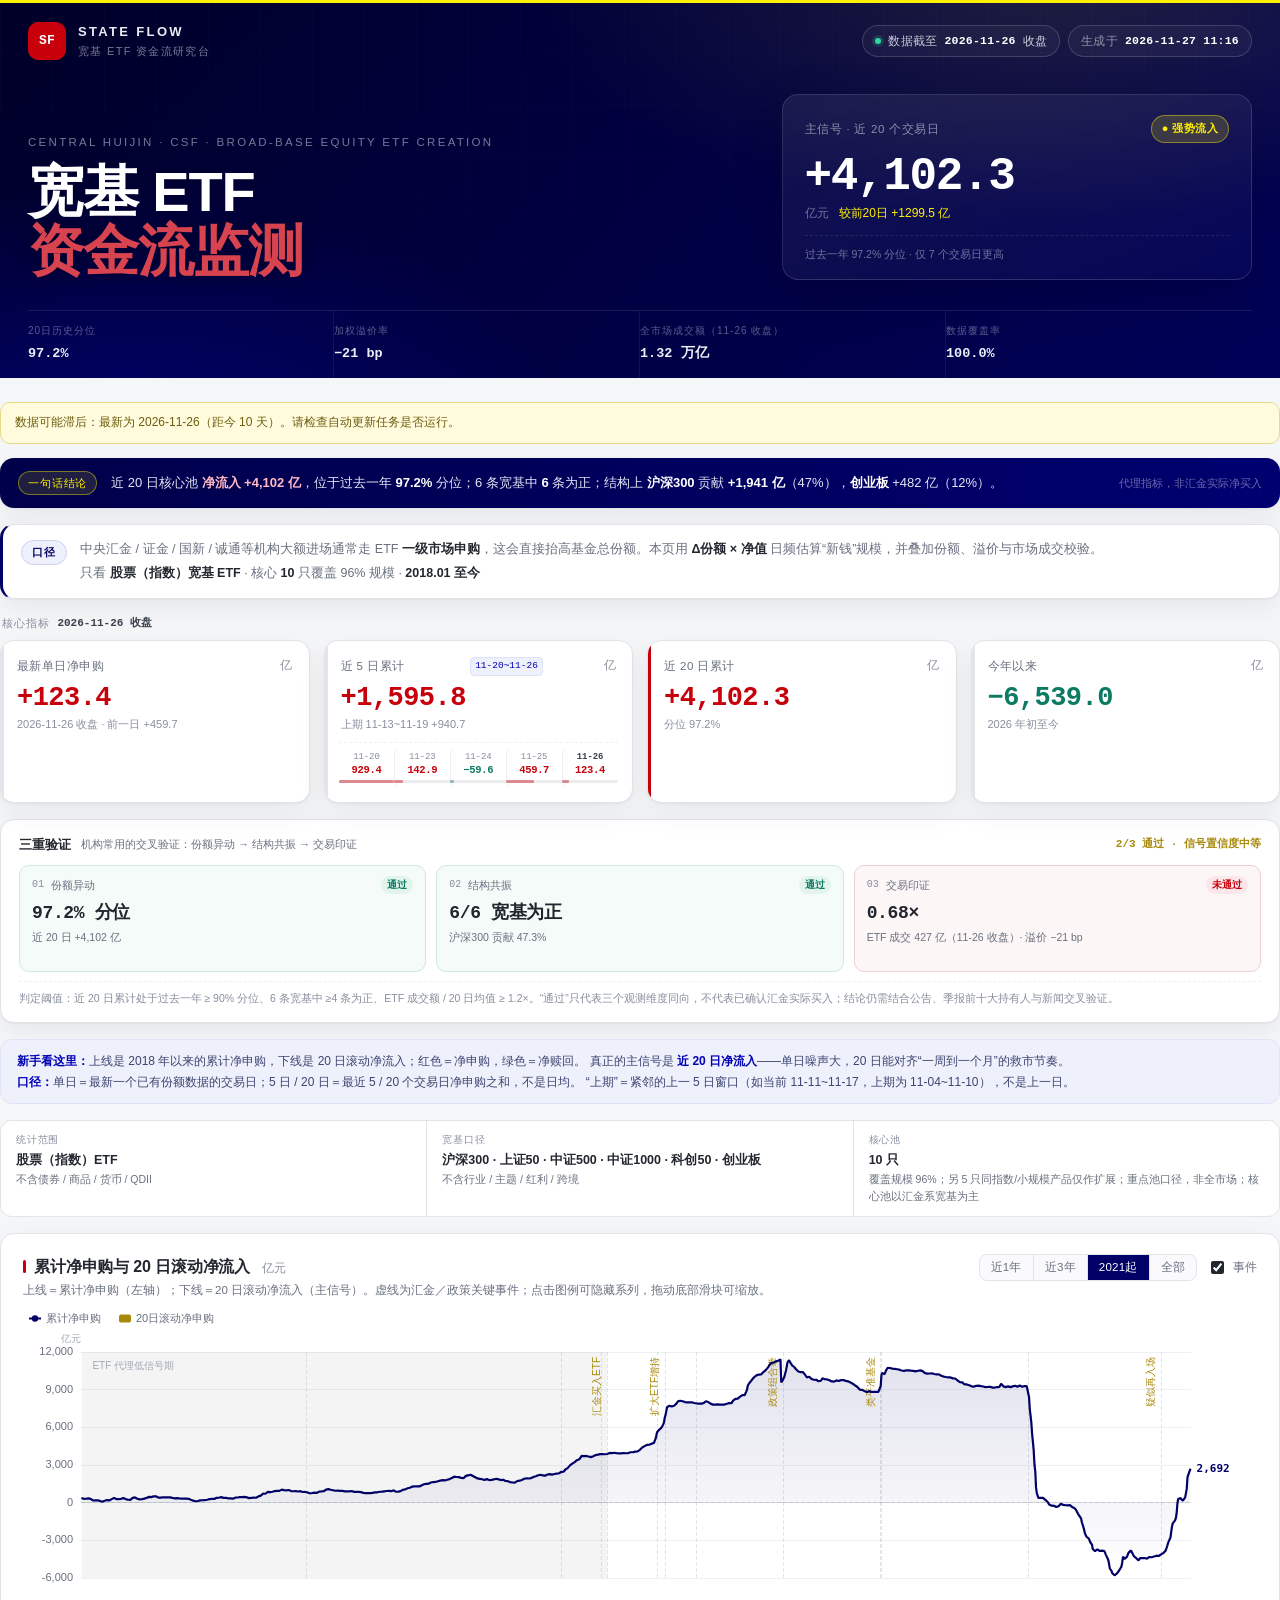
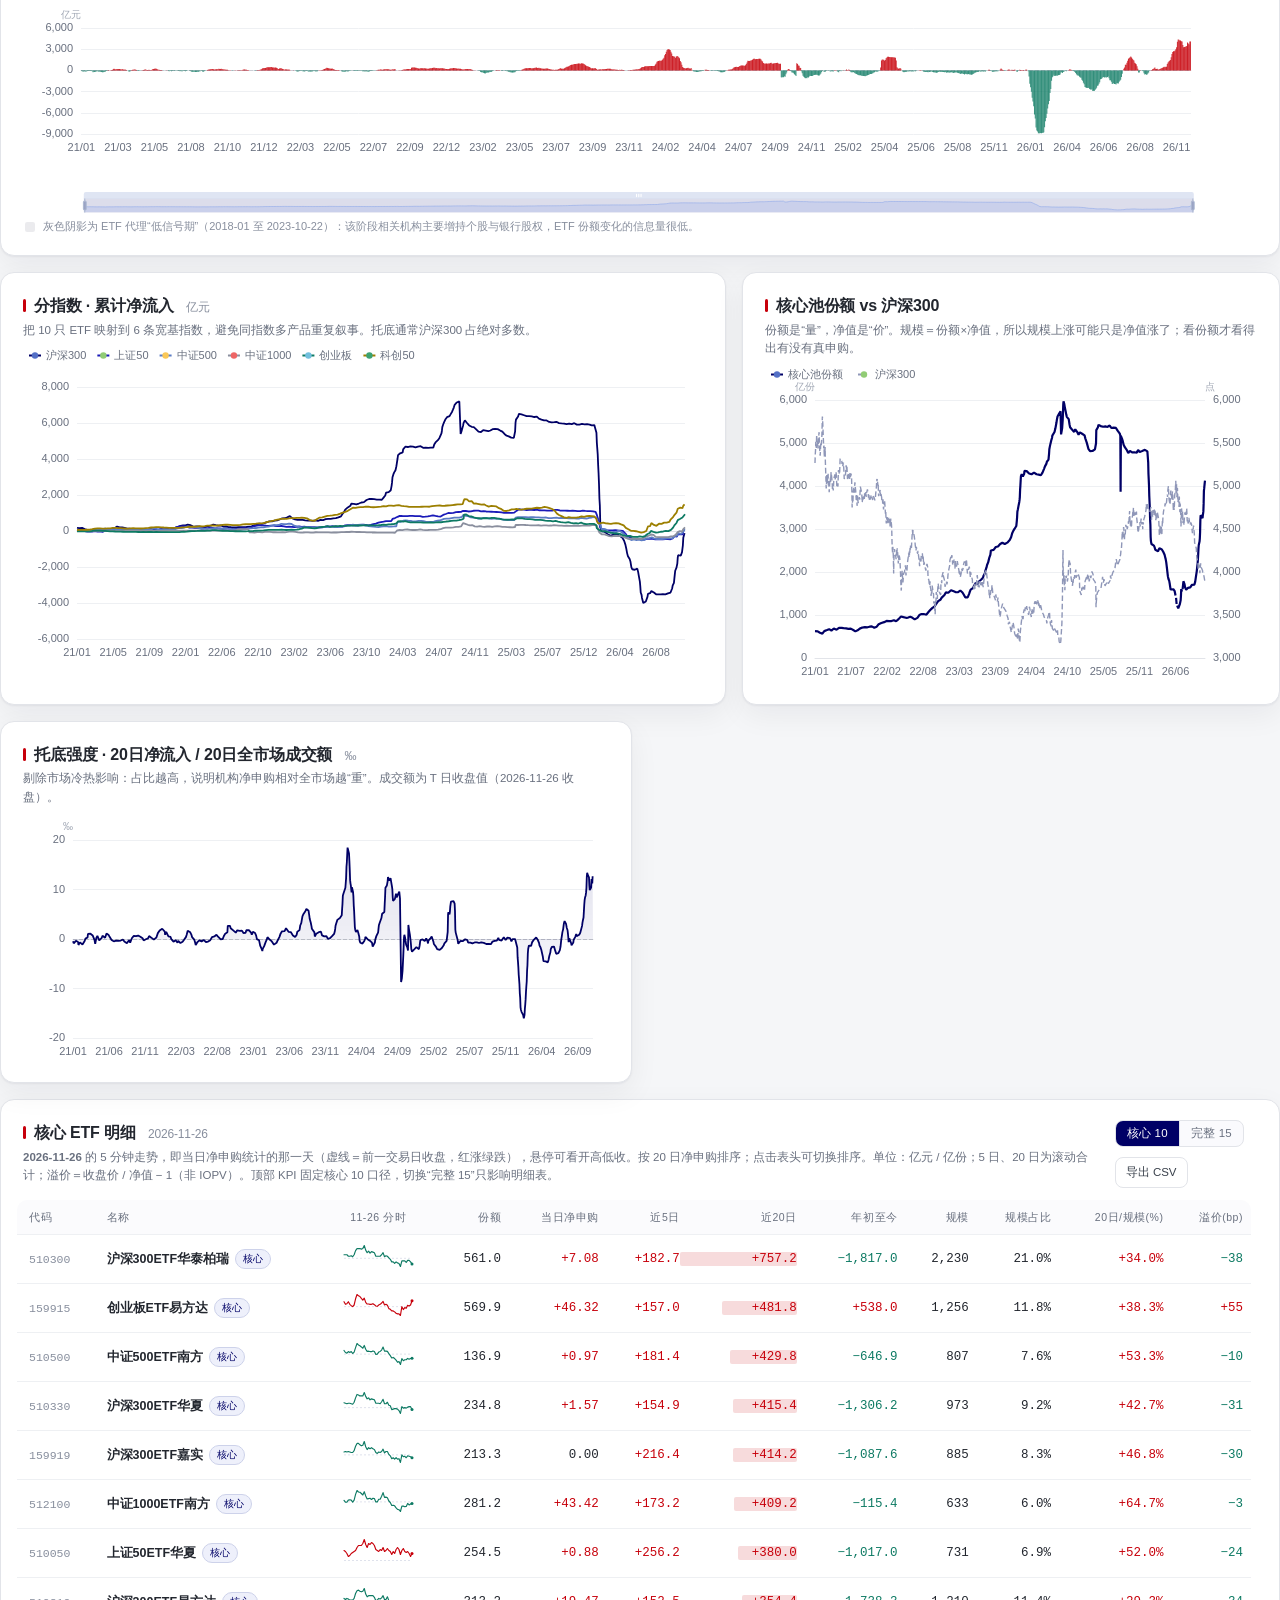
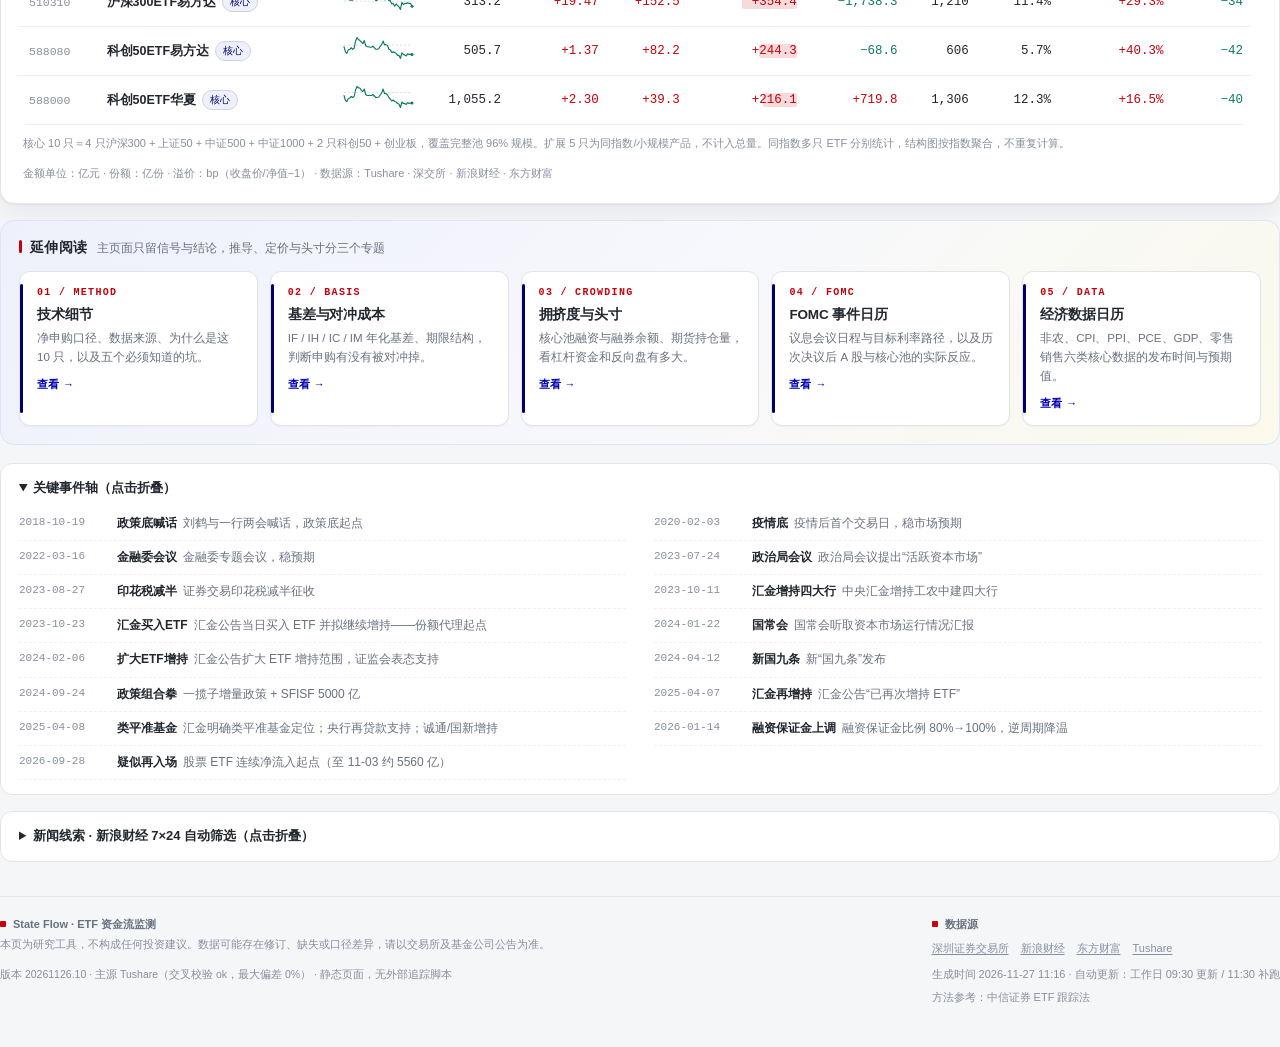
==== index.html @ 26d41d55 "feat: 新增「经济数据日历」子页，只保留六类核心数据 来源可得性实测（这决定了架构）： - BEA 官网 ✅ GDP / Personal Income and Outlays 日期 - Fore" ====
<!DOCTYPE html>
<html lang="zh-CN">
<head>
<meta charset="utf-8">
<meta name="viewport" content="width=device-width,initial-scale=1">
<title>ETF 资金流监测 · State Flow</title>
<meta name="description" content="只看股票（指数）宽基 ETF：用份额变动×净值，日频跟踪中央汇金/证金等机构资金借道 ETF 的净申购。核心 10 只覆盖 96% 规模，含历史、信号与结构。">
<meta name="theme-color" content="#000066">
<meta property="og:type" content="website">
<meta property="og:title" content="ETF 资金流监测 · State Flow">
<meta property="og:description" content="核心 10 只股票宽基 ETF，日频估算机构一级市场净申购；20 日滚动为主信号，附结构、溢价与历史分位。">
<meta property="og:url" content="https://zheqi-fan.github.io/etf-monitor/">
<meta property="og:site_name" content="State Flow">
<meta property="og:locale" content="zh_CN">
<meta property="og:image" content="https://zheqi-fan.github.io/etf-monitor/assets/preview.png">
<meta property="og:image:width" content="1200">
<meta property="og:image:height" content="630">
<meta name="twitter:card" content="summary_large_image">
<meta name="twitter:title" content="ETF 资金流监测 · State Flow">
<meta name="twitter:description" content="核心 10 只股票宽基 ETF，日频估算机构一级市场净申购；20 日滚动为主信号，附结构、溢价与历史分位。">
<meta name="twitter:image" content="https://zheqi-fan.github.io/etf-monitor/assets/preview.png">
<link rel="icon" href="assets/favicon.svg" type="image/svg+xml">
<link rel="stylesheet" href="assets/style.css">
</head>
<body>
<a class="skip" href="#main">跳到主要内容</a>
<div class="app">

<header class="hero">
  <div class="wrap">
    <div class="hero-top">
      <div class="brand">
        <span class="brand-mark">SF</span>
        <div><b>STATE FLOW</b><small>宽基 ETF 资金流研究台</small></div>
      </div>
      <div class="hero-meta">
        <span class="pill"><i class="dot"></i>数据截至 <b id="asof">—</b> 收盘</span>
        <span class="pill ghost">生成于 <b id="generated">—</b></span>
      </div>
    </div>

    <div class="hero-main">
      <div class="hero-copy">
        <p class="eyebrow">Central Huijin · CSF · Broad-base Equity ETF Creation</p>
        <h1>宽基 ETF<br><em>资金流监测</em></h1>
      </div>

      <aside class="signal-card">
        <div class="signal-head">
          <span>主信号 · 近 20 个交易日</span>
          <span id="signalBadge" class="badge">—</span>
        </div>
        <div class="signal-value" id="sig20">—</div>
        <div class="signal-sub">亿元 <span id="sigDelta"></span></div>
        <div class="signal-foot">
          <span id="sigRank" title="">历史分位 —</span>
        </div>
      </aside>
    </div>

    <div class="ticker">
      <div><label>20日历史分位</label><b id="tRank">—</b></div>
      <div><label>加权溢价率</label><b id="tPrem">—</b></div>
      <div><label>全市场成交额（<span id="turnDate">—</span>）</label><b id="tTurn">—</b></div>
      <div><label>数据覆盖率</label><b id="tCover">—</b></div>
    </div>
  </div>
</header>

<main class="wrap container" id="main">

  <div id="staleBanner" class="stale" role="status" hidden></div>

  <section class="takeaway" aria-labelledby="takeawayLabel">
    <span class="takeaway-label" id="takeawayLabel">一句话结论</span>
    <p id="takeawayText">加载中…</p>
    <span class="takeaway-note">代理指标，非汇金实际净买入</span>
  </section>

  <section class="brief" aria-label="指标说明">
    <span class="brief-label">口径</span>
    <p class="brief-text">
      中央汇金 / 证金 / 国新 / 诚通等机构大额进场通常走 ETF <b>一级市场申购</b>，这会直接抬高基金总份额。本页用
      <b>Δ份额 × 净值</b> 日频估算“新钱”规模，并叠加份额、溢价与市场成交校验。<br>
      只看 <b>股票（指数）宽基 ETF</b> · 核心 <b id="coverCount">10</b> 只覆盖 96% 规模 · <b id="rangeText">2018-01 至今</b>
    </p>
  </section>

  <div class="kpi-caption"><span>核心指标</span><b id="kpiDate">—</b></div>
  <section class="kpis" id="kpis" aria-label="核心指标"></section>

  <section class="verify" aria-label="三重验证">
    <div class="verify-head">
      <b>三重验证</b>
      <span>机构常用的交叉验证：份额异动 → 结构共振 → 交易印证</span>
      <em id="verifySummary">—</em>
    </div>
    <div class="verify-grid">
      <div class="vcard" id="vcard1">
        <div class="vtop"><span class="vnum">01</span><span>份额异动</span><em id="v1status">—</em></div>
        <strong id="v1">—</strong>
        <p id="v1s">—</p>
      </div>
      <div class="vcard" id="vcard2">
        <div class="vtop"><span class="vnum">02</span><span>结构共振</span><em id="v2status">—</em></div>
        <strong id="v2">—</strong>
        <p id="v2s">—</p>
      </div>
      <div class="vcard" id="vcard3">
        <div class="vtop"><span class="vnum">03</span><span>交易印证</span><em id="v3status">—</em></div>
        <strong id="v3">—</strong>
        <p id="v3s">—</p>
      </div>
    </div>
    <div class="verify-note">判定阈值：近 20 日累计处于过去一年 ≥ 90% 分位、6 条宽基中 ≥4 条为正、ETF 成交额 / 20 日均值 ≥ 1.2×。“通过”只代表三个观测维度同向，不代表已确认汇金实际买入；结论仍需结合公告、季报前十大持有人与新闻交叉验证。</div>
  </section>

  <div class="tip">
    <b>新手看这里：</b>上线是 2018 年以来的累计净申购，下线是 20 日滚动净流入；红色＝净申购，绿色＝净赎回。
    真正的主信号是 <b>近 20 日净流入</b>——单日噪声大，20 日能对齐“一周到一个月”的救市节奏。
    <br><b>口径：</b>单日＝最新一个已有份额数据的交易日；5 日 / 20 日＝最近 5 / 20 个交易日净申购之和，不是日均。
    “上期”＝紧邻的上一 5 日窗口（如当前 11-11~11-17，上期为 11-04~11-10），不是上一日。
  </div>

  <div class="scope" aria-label="统计范围">
    <div><b>统计范围</b><span>股票（指数）ETF</span><em>不含债券 / 商品 / 货币 / QDII</em></div>
    <div><b>宽基口径</b><span>沪深300 · 上证50 · 中证500 · 中证1000 · 科创50 · 创业板</span><em>不含行业 / 主题 / 红利 / 跨境</em></div>
    <div><b>核心池</b><span>10 只</span><em>覆盖规模 96%；另 5 只同指数/小规模产品仅作扩展；重点池口径，非全市场；核心池以汇金系宽基为主</em></div>
  </div>

  <section class="panel">
    <div class="panel-head">
      <div>
        <h2>累计净申购与 20 日滚动净流入 <span>亿元</span></h2>
        <p class="desc">上线＝累计净申购（左轴）；下线＝20 日滚动净流入（主信号）。虚线为汇金／政策关键事件；点击图例可隐藏系列，拖动底部滑块可缩放。</p>
      </div>
      <div class="controls">
        <div class="seg" id="rangeSeg">
          <button data-r="1y">近1年</button>
          <button data-r="3y">近3年</button>
          <button data-r="2021" class="on">2021起</button>
          <button data-r="all">全部</button>
        </div>
        <label class="switch"><input type="checkbox" id="evtToggle" checked>事件</label>
      </div>
    </div>
    <div id="chartMain" class="chart tall" role="img" aria-label="累计净申购与20日滚动净流入组合图，红色为净申购，绿色为净赎回"></div>
    <div class="chart-note"><i></i>灰色阴影为 ETF 代理“低信号期”（2018-01 至 2023-10-22）：该阶段相关机构主要增持个股与银行股权，ETF 份额变化的信息量很低。</div>
  </section>

  <div class="grid-2">
    <section class="panel">
      <div class="panel-head">
        <div><h2>分指数 · 累计净流入 <span>亿元</span></h2>
        <p class="desc">把 10 只 ETF 映射到 6 条宽基指数，避免同指数多产品重复叙事。托底通常沪深300 占绝对多数。</p></div>
      </div>
      <div id="chartFamily" class="chart" role="img" aria-label="六大宽基指数累计净流入折线图"></div>
    </section>

    <section class="panel">
      <div class="panel-head">
        <div><h2>核心池份额 vs 沪深300</h2>
        <p class="desc">份额是“量”，净值是“价”。规模＝份额×净值，所以规模上涨可能只是净值涨了；看份额才看得出有没有真申购。</p></div>
      </div>
      <div id="chartShares" class="chart" role="img" aria-label="核心池总份额与沪深300指数走势对比图"></div>
    </section>
  </div>

  <div class="grid-2 equal">
    <section class="panel">
      <div class="panel-head">
        <div><h2>托底强度 · 20日净流入 / 20日全市场成交额 <span>‰</span></h2>
        <p class="desc">剔除市场冷热影响：占比越高，说明机构净申购相对全市场越“重”。成交额为 T 日收盘值（<span id="ratioDate">—</span>）。</p></div>
      </div>
      <div id="chartRatio" class="chart short" role="img" aria-label="20日净流入占20日累计成交额比例的折线图"></div>
    </section>
  </div>

  <section class="panel table-panel">
    <div class="panel-head">
      <div>
        <h2>核心 ETF 明细 <span id="tblDate"></span></h2>
        <p class="desc"><b id="sparkDescDate">—</b> 的 5 分钟走势，即当日净申购统计的那一天（虚线＝前一交易日收盘，红涨绿跌），悬停可看开高低收。按 20 日净申购排序；点击表头可切换排序。单位：亿元 / 亿份；5 日、20 日为滚动合计；溢价＝收盘价 / 净值 − 1（非 IOPV）。顶部 KPI 固定核心 10 口径，切换“完整 15”只影响明细表。</p>
      </div>
      <div class="controls">
        <div class="seg" id="tierSeg" aria-label="选择口径">
          <button data-t="core" class="on">核心 10</button>
          <button data-t="all">完整 15</button>
        </div>
        <a class="btn" href="data/etf_latest.csv" download>导出 CSV</a>
      </div>
    </div>
    <div class="table-wrap" tabindex="0" aria-label="ETF 明细表，可左右滚动">
      <table id="etfTable">
        <thead><tr>
          <th data-k="code">代码</th>
          <th data-k="name">名称</th>
          <th class="col-spark" id="sparkTh">分时</th>
          <th data-k="shares_last">份额</th>
          <th data-k="flow_last">当日净申购</th>
          <th data-k="flow5">近5日</th>
          <th data-k="flow20">近20日</th>
          <th data-k="flow_ytd">年初至今</th>
          <th data-k="aum_last">规模</th>
          <th data-k="weight">规模占比</th>
          <th data-k="f20pct">20日/规模(%)</th>
          <th data-k="premium_last">溢价(bp)</th>
        </tr></thead>
        <tbody></tbody>
      </table>
    </div>
    <div class="mobile-hint">左右滑动查看完整表格</div>
    <div class="tbl-foot">
      <span>核心 10 只＝4 只沪深300 + 上证50 + 中证500 + 中证1000 + 2 只科创50 + 创业板，覆盖完整池 96% 规模。扩展 5 只为同指数/小规模产品，不计入总量。同指数多只 ETF 分别统计，结构图按指数聚合，不重复计算。</span>
      <span>金额单位：亿元 · 份额：亿份 · 溢价：bp（收盘价/净值−1） · 数据源：Tushare · 深交所 · 新浪财经 · 东方财富</span>
    </div>
  </section>

  <section class="subnav" aria-label="延伸阅读">
    <div class="subnav-head">
      <b>延伸阅读</b>
      <span>主页面只留信号与结论，推导、定价与头寸分三个专题</span>
    </div>
    <div class="subnav-grid">
      <a class="subnav-card" href="method.html">
        <span class="sn-num">01 / METHOD</span>
        <b>技术细节</b>
        <p>净申购口径、数据来源、为什么是这 10 只，以及五个必须知道的坑。</p>
        <span class="sn-go">查看 <i>&#8594;</i></span>
      </a>
      <a class="subnav-card" href="basis.html">
        <span class="sn-num">02 / BASIS</span>
        <b>基差与对冲成本</b>
        <p>IF / IH / IC / IM 年化基差、期限结构，判断申购有没有被对冲掉。</p>
        <span class="sn-go">查看 <i>&#8594;</i></span>
      </a>
      <a class="subnav-card" href="crowding.html">
        <span class="sn-num">03 / CROWDING</span>
        <b>拥挤度与头寸</b>
        <p>核心池融资与融券余额、期货持仓量，看杠杆资金和反向盘有多大。</p>
        <span class="sn-go">查看 <i>&#8594;</i></span>
      </a>
      <a class="subnav-card" href="fomc.html">
        <span class="sn-num">04 / FOMC</span>
        <b>FOMC 事件日历</b>
        <p>议息会议日程与目标利率路径，以及历次决议后 A 股与核心池的实际反应。</p>
        <span class="sn-go">查看 <i>&#8594;</i></span>
      </a>
      <a class="subnav-card" href="econ.html">
        <span class="sn-num">05 / DATA</span>
        <b>经济数据日历</b>
        <p>非农、CPI、PPI、PCE、GDP、零售销售六类核心数据的发布时间与预期值。</p>
        <span class="sn-go">查看 <i>&#8594;</i></span>
      </a>
    </div>
  </section>

  <section class="events-wrap">
    <details class="events" open>
      <summary>关键事件轴（点击折叠）</summary>
      <div class="evt-list" id="evtList"></div>
    </details>

    <details class="events">
      <summary>新闻线索 · 新浪财经 7×24 自动筛选（点击折叠）</summary>
      <div class="evt-list" id="newsList"></div>
      <p class="evt-note">按相关性打分筛选：<em class="ntag t0">汇金/证金/大额机构</em><em class="ntag t1">核心池/宽基ETF/申赎</em><em class="ntag t2">货币宽松/监管</em>；无关条目直接丢弃。仅作线索参考，未核实为官方事件。</p>
    </details>
  </section>

  <footer>
    <div>
      <b>State Flow · ETF 资金流监测</b><br>
      本页为研究工具，不构成任何投资建议。数据可能存在修订、缺失或口径差异，请以交易所及基金公司公告为准。
      <div class="build">版本 <span id="version">—</span> · 主源 <span id="dataline">Tushare</span> · 静态页面，无外部追踪脚本</div>
    </div>
    <div>
      <b>数据源</b>
      <div class="srcline">
        <a href="https://www.szse.cn/market/fund/volume/etf/" target="_blank" rel="noopener">深圳证券交易所</a>
        <a href="https://finance.sina.com.cn/" target="_blank" rel="noopener">新浪财经</a>
        <a href="https://quote.eastmoney.com/" target="_blank" rel="noopener">东方财富</a>
        <a href="https://tushare.pro/" target="_blank" rel="noopener">Tushare</a>
      </div>
      <div style="margin-top:6px">生成时间 <span id="footTime">—</span> · 自动更新：工作日 09:30 更新 / 11:30 补跑</div>
      <div class="upd-warn" id="updWarn" hidden></div>
      <div style="margin-top:4px">方法参考：<a href="https://finance.sina.com.cn/roll/2025-04-25/doc-ineuirkc2835823.shtml" target="_blank" rel="noopener">中信证券 ETF 跟踪法</a></div>
    </div>
  </footer>

</main>
</div>

<noscript><div style="padding:24px;font:14px sans-serif">需要启用 JavaScript 才能显示图表；数据明细可直接查看 <a href="data/etf_latest.csv">etf_latest.csv</a>。</div></noscript>

<script src="assets/echarts.min.js"></script>
<script src="data/dashboard_data.js"></script>
<script src="data/status.js"></script>
<script src="assets/app.js"></script>
</body>
</html>
---- assets/style.css ----
/* ============================================================
   ETF 资金流监测  ·  State Flow
   ============================================================ */
:root{
  /* CITIC CLSA 色系：主色深蓝 #000066、强调黄 #fff100、辅助亮蓝 #0202b5、中性灰 #f8f8f8 / #32373c；
     品牌红 #c7000b 取自中信证券 #b61c22，仅用于品牌点缀与涨跌语义，不做装饰性大面积铺色。 */
  --bg:#f5f6f8;
  --panel:#ffffff;
  --ink:#22262e;
  --ink-2:#39404b;
  --muted:#69707f;
  --faint:#878e9d;
  --line:#e2e4e9;
  --line-2:#eef0f3;
  --navy:#000066;
  --navy-2:#00004d;
  --navy-3:#00007d;
  --blue:#0202b5;
  --blue-2:#3a3ad0;
  --blue-soft:#eef0fb;
  --blue-soft-2:#dfe3f7;
  --yellow:#fff100;
  --amber:#8a6f08;
  --amber-soft:#fffbdc;
  /* --red 为浅底正文用（中信红 #C7000B）；--red-2 = 0.8×#db5560 + 0.2×#c7000b，深色面上的提亮版 */
  --red:#c7000b;
  --red-2:#d7444f;
  --red-soft:#fcf0f1;
  --green:#0d7a63;
  --green-soft:#eef7f4;
  --gold:#8a6f08;
  --radius:14px;
  --shadow:0 1px 2px rgba(0,6,40,.05),0 10px 30px rgba(0,6,40,.06);
  --mono:"SF Mono","DIN Alternate","Roboto Mono",ui-monospace,Menlo,monospace;
}
*{box-sizing:border-box}
html{scroll-behavior:smooth}
body{
  margin:0;background:var(--bg);color:var(--ink);
  font-family:-apple-system,BlinkMacSystemFont,"PingFang SC","Hiragino Sans GB","Microsoft YaHei",sans-serif;
  font-size:14px;line-height:1.6;-webkit-font-smoothing:antialiased;
}
a{color:inherit;text-decoration:none}
.wrap{max-width:1320px;margin:0 auto;padding:0 28px}
.mono{font-family:var(--mono);font-variant-numeric:tabular-nums}
.pos{color:var(--red)}
.neg{color:var(--green)}
.muted{color:var(--muted)}

/* ---------- hero ---------- */
.hero{
  position:relative;overflow:hidden;color:#e9ecf5;box-shadow:inset 0 3px 0 var(--yellow);
  background:
    radial-gradient(900px 420px at 84% -8%,rgba(255,241,0,.13),transparent 62%),
    radial-gradient(760px 420px at 8% 118%,rgba(2,2,181,.42),transparent 62%),
    linear-gradient(135deg,#000028 0%,#000042 52%,#000058 100%);
}
.hero:before{
  content:"";position:absolute;inset:0;pointer-events:none;opacity:.5;
  background-image:linear-gradient(rgba(255,255,255,.035) 1px,transparent 1px),
                   linear-gradient(90deg,rgba(255,255,255,.035) 1px,transparent 1px);
  background-size:52px 52px;
  mask-image:linear-gradient(to bottom,rgba(0,0,0,.9),transparent 92%);
}
.hero-top{position:relative;display:flex;align-items:center;justify-content:space-between;padding:22px 0 0}
.brand{display:flex;align-items:center;gap:12px;letter-spacing:.06em}
.brand-mark{
  width:38px;height:38px;border:1px solid var(--red);border-radius:10px;
  display:grid;place-items:center;font-family:var(--mono);font-size:13px;font-weight:700;
  background:var(--red);color:#fff;letter-spacing:.02em;
}
.brand b{font-size:13px;font-weight:700;display:block;letter-spacing:.18em}
.brand small{display:block;color:rgba(234,240,246,.5);font-size:11px;letter-spacing:.12em}
.hero-meta{display:flex;gap:8px;flex-wrap:wrap}
.pill{
  display:inline-flex;align-items:center;gap:7px;border:1px solid rgba(255,255,255,.16);
  border-radius:999px;padding:6px 12px;font-size:11.5px;color:rgba(234,240,246,.82);
  background:rgba(255,255,255,.04);letter-spacing:.02em;
}
.pill b{font-family:var(--mono);font-weight:600;color:#fff}
.pill.ghost{color:rgba(234,240,246,.55)}
.dot{width:6px;height:6px;border-radius:50%;background:#2fd6a0;box-shadow:0 0 0 3px rgba(47,214,160,.16)}
.hero-main{position:relative;display:grid;grid-template-columns:1.35fr .9fr;gap:48px;align-items:end;padding:34px 0 30px}
.eyebrow{font-size:11.5px;letter-spacing:.2em;color:rgba(234,240,246,.5);text-transform:uppercase;margin:0 0 12px}
h1{
  margin:0;font-size:56px;line-height:1.04;font-weight:800;letter-spacing:-.02em;color:#fff;
}
h1 em{font-style:normal;color:var(--red-2);text-shadow:0 2px 18px rgba(0,0,0,.35)}
.lede{color:rgba(234,240,246,.62);max-width:560px;margin:18px 0 0;font-size:13.5px;line-height:1.8}
.lede b{color:#fff;font-weight:600}
.signal-card{
  border:1px solid rgba(255,255,255,.13);border-radius:16px;padding:20px 22px 16px;
  background:linear-gradient(160deg,rgba(255,255,255,.075),rgba(255,255,255,.025));
  backdrop-filter:blur(6px);box-shadow:0 18px 50px rgba(0,0,0,.18);
}
.signal-head{display:flex;justify-content:space-between;align-items:center;font-size:11.5px;color:rgba(234,240,246,.55);letter-spacing:.06em}
.badge{
  display:inline-flex;align-items:center;gap:6px;border-radius:999px;padding:4px 10px;
  font-size:11px;font-weight:600;letter-spacing:.04em;
  background:rgba(255,255,255,.08);color:#eaf0f6;border:1px solid rgba(255,255,255,.12);
}
.badge.hot{background:rgba(255,241,0,.16);border-color:rgba(255,241,0,.42);color:#fff100}
.badge.warm{background:rgba(2,2,181,.24);border-color:rgba(2,2,181,.5);color:#c9cdff}
.badge.cold{background:rgba(13,122,99,.2);border-color:rgba(30,166,124,.4);color:#8fe0c5}
.signal-value{font-family:var(--mono);font-size:46px;font-weight:700;letter-spacing:-.03em;line-height:1.15;margin-top:8px;color:#fff}
.signal-sub{font-size:12px;color:rgba(234,240,246,.45);display:flex;gap:10px;align-items:center}
.signal-sub span{color:#fff100}
.signal-grid{display:grid;grid-template-columns:repeat(3,1fr);border-top:1px solid rgba(255,255,255,.1);margin-top:16px;padding-top:14px;gap:8px}
.signal-grid label{display:block;font-size:10.5px;color:rgba(234,240,246,.42);letter-spacing:.08em}
.signal-grid b{font-family:var(--mono);font-size:15px;font-weight:600;color:#fff}
.signal-foot{display:flex;justify-content:space-between;gap:10px;margin-top:12px;font-size:10.5px;color:rgba(234,240,246,.45);border-top:1px dashed rgba(255,255,255,.1);padding-top:10px}

/* ticker */
.ticker{
  position:relative;display:grid;grid-template-columns:repeat(4,1fr);
  border-top:1px solid rgba(255,255,255,.1);
}
.ticker>div{padding:12px 0 14px;border-right:1px solid rgba(255,255,255,.07)}
.ticker>div:last-child{border-right:0}
.ticker label{display:block;font-size:10px;letter-spacing:.1em;color:rgba(234,240,246,.38);margin-bottom:2px}
.ticker b{font-family:var(--mono);font-size:13.5px;color:#eaf0f6;font-weight:600}

/* ---------- layout ---------- */
.container{padding:24px 0 0}
.kpis{display:grid;grid-template-columns:repeat(4,1fr);gap:14px;margin-bottom:16px}
.kpi{
  background:var(--panel);border:1px solid var(--line);border-radius:var(--radius);
  padding:16px 16px 10px;box-shadow:var(--shadow);position:relative;overflow:hidden;
  display:flex;flex-direction:column;
}
.kpi:after{content:"";position:absolute;left:0;top:0;width:3px;height:100%;background:var(--line)}
.kpi.accent:after{background:var(--red)}
.kpi label{font-size:11.5px;color:var(--muted);letter-spacing:.04em;display:flex;justify-content:space-between;gap:6px}
.kpi .v{font-family:var(--mono);font-size:27px;font-weight:700;letter-spacing:-.02em;margin:6px 0 0;line-height:1.2}
.kpi .v small{font-size:11px;font-weight:500;color:var(--faint);margin-left:4px;letter-spacing:0}
.kpi .sub{font-size:11px;color:var(--faint);display:flex;justify-content:space-between;gap:6px;margin-top:2px}
.kpi .k5{
  display:grid;grid-template-columns:repeat(5,1fr);gap:0;
  margin:8px -2px 6px;padding-top:7px;border-top:1px dashed var(--line-2);
}
.kpi .k5c{
  display:flex;flex-direction:column;align-items:center;justify-content:flex-end;
  min-width:0;line-height:1.25;padding:2px 0 3px;border-radius:4px;
  transition:background .12s;
}
.kpi .k5c + .k5c{box-shadow:inset 1px 0 0 var(--line-2)}
.kpi .k5c:hover{background:rgba(0,0,102,.06)}
.kpi .k5c i{font-style:normal;font-family:var(--mono);font-size:9px;color:var(--faint);letter-spacing:-.01em;white-space:nowrap}
.kpi .k5c b{font-family:var(--mono);font-size:10.5px;font-weight:600;letter-spacing:-.03em;white-space:nowrap;margin-top:1px}
.kpi .k5c b.pos{color:var(--red)}
.kpi .k5c b.neg{color:var(--green)}
.kpi .k5c.last i{color:var(--ink-2);font-weight:600}
.kpi .k5c.last b{font-weight:700}
.kpi .k5b{display:block;width:100%;height:2.5px;margin-top:3px;border-radius:1px;background:rgba(105,112,127,.13);overflow:hidden}
.kpi .k5b s{display:block;height:100%;width:var(--w,0%);border-radius:1px;transition:width .2s}
.kpi .k5b s.pos{background:rgba(199,0,11,.42)}
.kpi .k5b s.neg{background:rgba(13,122,99,.42)}
.kpi .spark{height:34px;margin:auto -6px -4px}
.panel{
  background:var(--panel);border:1px solid var(--line);border-radius:var(--radius);
  box-shadow:var(--shadow);padding:20px 22px;margin-bottom:16px;
}
.panel-head{display:flex;justify-content:space-between;align-items:flex-start;gap:18px;margin-bottom:6px}
.panel h2{font-size:16px;margin:0;letter-spacing:-.01em;font-weight:700}
.panel h2:before{content:"";display:inline-block;width:3px;height:13px;background:var(--red);border-radius:2px;margin-right:8px;vertical-align:-1px}
.panel h2 span{font-weight:400;color:var(--faint);font-size:12px;margin-left:8px}
.panel .desc{font-size:11.5px;color:var(--muted);margin:2px 0 0}
.chart{width:100%;height:320px}
.chart.tall{height:510px}
.chart.short{height:250px}
.grid-2{display:grid;grid-template-columns:1.35fr 1fr;gap:16px}
.grid-2.equal{grid-template-columns:1fr 1fr}
.chart-note{font-size:11px;color:var(--faint);margin:2px 2px 0;display:flex;gap:8px;align-items:center}
.chart-note i{width:10px;height:10px;border-radius:2px;background:rgba(0,6,40,.08);display:inline-block}

/* controls */
.controls{display:flex;align-items:center;gap:10px;flex-wrap:wrap}
.seg{display:inline-flex;border:1px solid var(--line);border-radius:8px;overflow:hidden;background:#fafafd}
.seg button{
  border:0;background:transparent;padding:5px 11px;font-size:11.5px;color:var(--muted);
  cursor:pointer;font-family:inherit;letter-spacing:.02em;
}
.seg button+button{border-left:1px solid var(--line)}
.seg button.on{background:var(--navy);color:#fff}
.switch{display:inline-flex;align-items:center;gap:6px;font-size:11.5px;color:var(--muted);cursor:pointer;user-select:none}
.switch input{accent-color:var(--ink)}
.btn{
  display:inline-flex;align-items:center;gap:6px;border:1px solid var(--line);border-radius:8px;
  padding:5px 10px;font-size:11.5px;color:var(--ink-2);background:#fff;cursor:pointer;
}
.btn:hover{border-color:#cdd2e0}

/* table */
.table-wrap{overflow:auto;margin:12px -6px 0;border-radius:10px}
table{width:100%;border-collapse:collapse;min-width:1120px}
th,td{padding:9px 8px;text-align:right;border-bottom:1px solid var(--line-2);white-space:nowrap;font-size:12.5px}
th{
  font-size:10.5px;color:var(--muted);font-weight:500;letter-spacing:.05em;
  position:sticky;top:0;background:#fbfbfd;z-index:2;cursor:pointer;user-select:none;
}
th:first-child,td:first-child{text-align:left;padding-left:12px}
th:nth-child(2),td:nth-child(2){text-align:left}
th:hover{color:var(--ink)}
tbody tr:hover{background:#fafafd}
td.num{font-family:var(--mono);font-variant-numeric:tabular-nums}
.code{font-family:var(--mono);font-size:11.5px;color:var(--faint)}
.etf-name{font-weight:600;color:var(--ink)}
.tag{display:inline-block;font-size:10px;padding:1px 7px;border-radius:999px;border:1px solid var(--line);color:var(--muted);margin-left:6px;vertical-align:1px}
.tag.t1{border-color:#cdd2ea;background:var(--blue-soft);color:var(--navy)}
.tag.t2{border-color:var(--line);background:#f6f7f9;color:var(--muted)}
.tag.tw{border-color:#e6dba8;background:#fffbdc;color:var(--gold)}
.bar-cell{position:relative;min-width:88px}
.bar-cell span{position:relative;z-index:1}
.bar-cell:before{content:"";position:absolute;right:8px;top:50%;transform:translateY(-50%);height:14px;border-radius:2px;opacity:.14;background:var(--red)}
.bar-cell.neg:before{background:var(--green)}
.tbl-foot{font-size:11px;color:var(--faint);margin-top:10px;display:flex;justify-content:space-between;gap:12px;flex-wrap:wrap}

/* method */
.method{margin:6px 0 0}
.method-head{display:flex;justify-content:space-between;align-items:flex-end;margin:26px 0 14px}
.method-head h2{font-size:22px;margin:0;letter-spacing:-.02em}
.method-head h2:before{content:"";display:inline-block;width:4px;height:19px;background:var(--red);border-radius:2px;margin-right:10px;vertical-align:-3px}
.method-head p{margin:0;color:var(--muted);font-size:12px}
.mgrid{display:grid;grid-template-columns:repeat(3,1fr);gap:16px}
.mcard{background:var(--panel);border:1px solid var(--line);border-radius:var(--radius);padding:20px;box-shadow:var(--shadow)}
.mcard .num{font-family:var(--mono);font-size:11px;color:var(--amber);letter-spacing:.1em}
.mcard h3{font-size:14.5px;margin:6px 0 8px}
.mcard p{font-size:12.5px;color:var(--muted);margin:0;line-height:1.75}
.mcard code{display:block;font-family:var(--mono);font-size:12px;background:#f7f8fb;border:1px solid var(--line-2);border-radius:8px;padding:9px 11px;color:var(--ink-2);margin:8px 0 10px;white-space:pre-wrap}
.mcard ul{margin:6px 0 0;padding-left:16px;color:var(--muted);font-size:12px;line-height:1.8}
.caveat{
  margin-top:16px;background:#fffbdc;border:1px solid #e8d98a;border-radius:12px;padding:14px 18px;
  font-size:12px;color:#6b5c0e;display:flex;gap:12px;align-items:flex-start;
}
.caveat b{color:#4d4208}
details.events{margin-top:16px;background:var(--panel);border:1px solid var(--line);border-radius:12px;padding:14px 18px}
details.events summary{cursor:pointer;font-size:13px;font-weight:600;color:var(--ink)}
.evt-list{display:grid;grid-template-columns:repeat(2,1fr);gap:0 28px;margin-top:8px}
.evt{display:grid;grid-template-columns:88px 1fr;gap:10px;padding:7px 0;border-bottom:1px dashed var(--line-2);font-size:12px}
.evt time{font-family:var(--mono);color:var(--faint);font-size:11px}
.evt b{font-weight:600;margin-right:6px}
.evt span{color:var(--muted)}
.evt a{color:var(--muted);text-decoration:none}
.evt a:hover{color:var(--ink);text-decoration:underline}
.ntag{display:inline-block;font-style:normal;font-size:10px;line-height:1;padding:3px 5px;border-radius:3px;margin-right:6px;vertical-align:1px;white-space:nowrap}
.ntag.t0{background:rgba(199,0,11,.14);color:#c7000b;font-weight:600}
.ntag.t1{background:rgba(0,0,102,.1);color:var(--navy)}
.ntag.t2{background:rgba(105,112,127,.14);color:var(--muted)}
.evt-note{margin:10px 0 0;font-size:11px;color:var(--faint)}
.upd-warn{margin-top:6px;color:#c7000b;font-weight:600}
.stale-badge{border-color:rgba(199,0,11,.55);color:var(--red-2)}

/* footer */
footer{margin:34px 0 40px;border-top:1px solid var(--line);padding-top:18px;display:flex;justify-content:space-between;gap:20px;color:var(--faint);font-size:11px;line-height:1.8}
footer b{color:var(--muted);font-weight:600}
footer b:before{content:"";display:inline-block;width:6px;height:6px;background:var(--red);border-radius:1px;margin-right:7px;vertical-align:1px}
.srcline{display:flex;gap:12px;flex-wrap:wrap;margin-top:4px}
.srcline a{text-decoration:underline;text-underline-offset:2px}

@media(max-width:1080px){
  .hero-main{grid-template-columns:1fr;gap:28px}
  h1{font-size:44px}
  .ticker{grid-template-columns:repeat(3,1fr)}
  .ticker>div:nth-child(3n){border-right:0}
  .kpis{grid-template-columns:repeat(2,1fr)}
  .grid-2,.grid-2.equal{grid-template-columns:1fr}
  .mgrid{grid-template-columns:1fr}
  .evt-list{grid-template-columns:1fr}
}
@media(max-width:640px){
  .wrap{padding:0 16px}
  h1{font-size:36px}
  .hero-top{flex-direction:column;align-items:flex-start;gap:12px}
  .ticker{grid-template-columns:repeat(2,1fr)}
  .kpis{grid-template-columns:1fr}
  .panel{padding:16px}
  .chart.tall{height:460px}
  footer{flex-direction:column}
}

/* ---------- additions ---------- */
.tip{
  background:#eef0fb;border:1px solid #dfe3f7;border-radius:12px;
  padding:11px 16px;font-size:12px;color:#3c4470;margin:0 0 16px;line-height:1.7;
}
.tip b{color:var(--blue)}
.kpi .v.pos{color:var(--red)}
.kpi .v.neg{color:var(--green)}
.bar-cell:before{width:var(--w,0%)}
.signal-value.pos{color:#ffb9c2}
.signal-value.neg{color:#a9e6d2}

/* ---------- 昨日分时迷你图 ---------- */
th.col-spark,td.col-spark{width:80px;padding-left:2px;padding-right:2px;text-align:center}
.spark{display:inline-flex;align-items:center;justify-content:center;line-height:0;cursor:default}
.spark svg{display:block;overflow:visible}
.spark-na{color:var(--faint);font-family:var(--mono)}
#etfTable th.col-spark{cursor:default}

/* ---------- 技术细节入口 & 子页面 ---------- */
.hero-main.solo{grid-template-columns:1fr;padding:30px 0 26px}
.hero-meta a.pill{text-decoration:none}
/* 延伸阅读：三个专题卡片 */
.subnav{
  margin:8px 0 18px;padding:16px 18px 18px;border-radius:var(--radius);
  border:1px solid #dfe3f7;
  background:linear-gradient(132deg,#eef0fb 0%,#f7f8fc 52%,#fffbdc 145%);
}
.subnav-head{display:flex;align-items:baseline;gap:10px;flex-wrap:wrap;margin-bottom:13px}
.subnav-head b{font-size:13.5px;letter-spacing:.02em;color:var(--ink)}
.subnav-head b:before{
  content:"";display:inline-block;width:3px;height:13px;background:var(--red);
  border-radius:2px;margin-right:8px;vertical-align:-1px;
}
.subnav-head span{font-size:11.5px;color:var(--muted)}
.subnav-grid{display:grid;grid-template-columns:repeat(auto-fit,minmax(215px,1fr));gap:12px}
.subnav-card{
  position:relative;display:flex;flex-direction:column;min-width:0;
  padding:13px 15px 12px 17px;background:#fff;border:1px solid #e2e4e9;
  border-radius:11px;text-decoration:none;overflow:hidden;
  box-shadow:0 1px 2px rgba(0,6,40,.04);
  transition:transform .16s ease,box-shadow .16s ease,border-color .16s ease;
}
.subnav-card:before{
  content:"";position:absolute;left:0;top:12px;bottom:12px;width:3px;
  border-radius:2px;background:var(--navy);transition:background .16s ease;
}
.subnav-card:hover{transform:translateY(-2px);border-color:#c6cde8;box-shadow:0 10px 24px rgba(0,6,40,.11)}
.subnav-card:hover:before{background:var(--red)}
.subnav-card .sn-num{
  font-family:var(--mono);font-size:10px;letter-spacing:.13em;
  color:var(--red);font-weight:700;margin-bottom:5px;
}
.subnav-card b{font-size:13.5px;color:var(--ink);letter-spacing:-.01em;line-height:1.35}
.subnav-card p{margin:5px 0 0;font-size:11.5px;line-height:1.65;color:var(--muted)}
.subnav-card .sn-go{
  margin-top:9px;font-size:11px;font-weight:600;color:var(--blue);
  display:inline-flex;align-items:center;gap:4px;
}
.subnav-card .sn-go i{font-style:normal;transition:transform .16s ease}
.subnav-card:hover .sn-go{color:var(--red)}
.subnav-card:hover .sn-go i{transform:translateX(3px)}
.events-wrap{margin-top:16px}
/* 经济日历的来源说明列表 */
.econ-notes{margin:6px 0 0;padding-left:18px;font-size:12px;line-height:1.85;color:var(--muted)}
.econ-notes li{margin-bottom:4px}
.econ-notes li::marker{color:var(--red)}

.back{margin:28px 0 40px;font-size:12px}
.back a{color:var(--muted);text-decoration:none}
.back a:hover{color:var(--ink)}

/* ---------- overflow guards ---------- */
html,body{overflow-x:hidden}
.hero-main>*,.kpis>*,.grid-2>*,.mgrid>*{min-width:0}
.hero-copy,.signal-card,.panel{min-width:0}
.eyebrow,.lede,.desc,.tip{overflow-wrap:anywhere}
.chart,.table-wrap{max-width:100%}
@media(max-width:640px){
  .ticker>div:nth-child(3n){border-right:1px solid rgba(255,255,255,.07)}
  .ticker>div:nth-child(2n){border-right:0}
  .kpis{grid-template-columns:1fr 1fr}
  .kpi .v{font-size:24px}
  .hero-main{gap:22px}
  .signal-value{font-size:40px}
  .lede{font-size:13px}
  .panel-head{flex-direction:column;gap:10px}
  .controls{width:100%;justify-content:space-between}
}

/* ---------- production polish ---------- */
.skip{
  position:fixed;left:16px;top:-60px;z-index:99;background:#fff;color:var(--ink);
  padding:8px 14px;border-radius:8px;border:1px solid var(--line);font-size:12px;
}
.skip:focus{top:12px}
:focus-visible{outline:2px solid var(--blue);outline-offset:2px}
.takeaway{
  display:flex;align-items:center;gap:14px;margin:0 0 16px;padding:13px 18px;
  border-radius:14px;color:#e4e6f5;background:linear-gradient(100deg,#00004a,#000070);
  box-shadow:var(--shadow);
}
.takeaway-label{
  flex:none;font-size:10.5px;letter-spacing:.08em;color:#fff100;border:1px solid rgba(255,241,0,.42);
  background:rgba(255,241,0,.12);border-radius:999px;padding:3px 9px;white-space:nowrap;
}
.takeaway p{margin:0;flex:1;font-size:13px;line-height:1.65}
.takeaway p b{color:#fff;font-weight:600}
.takeaway p b.pos{color:#ffb9c2}
.takeaway p b.neg{color:#8fe0c5}
.takeaway-note{flex:none;font-size:10.5px;color:rgba(228,230,245,.45);white-space:nowrap}

/* 口径说明窗口：承接从 hero 移下来的指标说明 */
.brief{
  display:flex;align-items:flex-start;gap:13px;
  background:var(--panel);border:1px solid var(--line);border-left:3px solid var(--navy);
  border-radius:var(--radius);box-shadow:var(--shadow);
  padding:13px 18px;margin:0 0 16px;
}
.brief-label{
  flex:none;font-size:10.5px;letter-spacing:.1em;color:var(--navy);font-weight:600;
  border:1px solid #cdd2ea;background:var(--blue-soft);border-radius:999px;
  padding:3px 10px;white-space:nowrap;margin-top:2px;
}
.brief-text{margin:0;font-size:12.5px;line-height:1.85;color:var(--muted)}
.brief-text b{color:var(--ink);font-weight:600}
.stale{
  margin:0 0 14px;padding:10px 14px;border-radius:10px;font-size:12px;
  background:#fffbdc;border:1px solid #e8d98a;color:#6b5c0e;
}
.stale.info{background:#eef0fb;border-color:#dfe3f7;color:#3c4470}
.scope{
  display:grid;grid-template-columns:repeat(3,1fr);gap:1px;background:var(--line);
  border:1px solid var(--line);border-radius:12px;overflow:hidden;margin:0 0 16px;
}
.scope>div{background:#fff;padding:11px 15px;min-width:0}
.scope b{display:block;font-size:10px;letter-spacing:.08em;color:var(--faint);font-weight:500}
.scope span{display:block;font-size:12.5px;font-weight:600;margin:2px 0 1px}
.scope em{display:block;font-style:normal;font-size:10.5px;color:var(--muted);line-height:1.6}
.rules{
  margin-top:16px;background:#f8f9fc;border:1px solid var(--line);border-radius:12px;padding:16px 20px;
}
.rules>b{font-size:13px;display:block;margin-bottom:6px}
.rules ol{margin:0;padding-left:18px;color:var(--muted);font-size:12px;line-height:1.85}
.rules li{margin:3px 0}
.rules li b{color:var(--ink-2)}
.build{margin-top:10px;font-size:10.5px;color:var(--faint)}
.mobile-hint{display:none;font-size:10.5px;color:var(--faint);margin-top:6px;text-align:right}
.sr-only{position:absolute;width:1px;height:1px;padding:0;margin:-1px;overflow:hidden;clip:rect(0,0,0,0);white-space:nowrap;border:0}
@media(max-width:900px){
  .scope{grid-template-columns:1fr}
  .takeaway{flex-wrap:wrap;gap:8px 12px}
  .takeaway p{flex-basis:100%;order:3}
  .takeaway-note{margin-left:auto}
}
@media(max-width:640px){
  .mobile-hint{display:block}
  .takeaway{padding:12px 14px}
  .takeaway p{font-size:12.5px}
  .brief{flex-direction:column;gap:8px;padding:12px 14px}
  .brief-label{align-self:flex-start}
  .subnav{padding:14px 14px 15px}
  .subnav-grid{grid-template-columns:1fr;gap:10px}
}
@media print{
  body{background:#fff}
  .hero{background:#fff!important;color:#000!important;box-shadow:none}
  .hero:before,.controls,.tip,.scope,.stale,.skip,.mobile-hint,.signal-card{display:none!important}
  .hero-meta,.ticker{color:#333}
  .pill{border-color:#ccc;color:#333}
  h1{color:#000!important;font-size:30px}
  h1 em{color:#000066!important}
  .lede{color:#333!important}
  .wrap{max-width:none;padding:0}
  .panel,.kpi,.mcard{box-shadow:none;border-color:#ddd;break-inside:avoid}
  .grid-2,.mgrid{grid-template-columns:1fr}
  .chart.tall{height:360px}
  .table-wrap{overflow:visible}
  table{min-width:0;font-size:9px}
  th,td{padding:4px}
  footer{color:#666}
}
@media(prefers-reduced-motion:reduce){
  *{scroll-behavior:auto!important;transition:none!important;animation:none!important}
}

/* ---------- verification ---------- */
.verify{
  background:var(--panel);border:1px solid var(--line);border-radius:var(--radius);
  box-shadow:var(--shadow);padding:15px 18px;margin:0 0 16px;
}
.verify-head{display:flex;align-items:center;gap:10px;flex-wrap:wrap;margin-bottom:10px}
.verify-head b{font-size:13px}
.verify-head span{font-size:11px;color:var(--muted)}
.verify-head em{margin-left:auto;font-style:normal;font-size:11px;font-weight:600;color:var(--blue);font-family:var(--mono)}
.verify-grid{display:grid;grid-template-columns:repeat(3,1fr);gap:10px}
.vcard{border:1px solid var(--line-2);border-radius:10px;padding:10px 12px;background:#fbfbfd;min-width:0}
.vcard.pass{border-color:#cfe8dd;background:#f5fbf8}
.vcard.fail{border-color:#f0cfd4;background:#fdf6f7}
.vtop{display:flex;align-items:center;gap:7px;font-size:10.5px;color:var(--muted)}
.vtop .vnum{font-family:var(--mono);color:var(--faint);font-size:10px}
.vtop em{margin-left:auto;font-style:normal;font-size:10px;font-weight:600;padding:1px 6px;border-radius:999px;background:#eef1f5;color:var(--muted)}
.vcard.pass .vtop em{background:#e3f4ec;color:#0d7a63}
.vcard.fail .vtop em{background:#fbe6ea;color:#c7000b}
.vcard strong{display:block;font-family:var(--mono);font-size:18px;letter-spacing:-.02em;margin:5px 0 1px}
.vcard p{margin:0;font-size:10.5px;color:var(--muted);line-height:1.55;min-height:32px}
.verify-note{font-size:10.5px;color:var(--faint);line-height:1.65;margin-top:9px;border-top:1px dashed var(--line-2);padding-top:8px}
.align{
  margin-top:16px;background:#f8f9fc;border:1px solid var(--line);border-radius:12px;padding:15px 18px;
}
.align>b{font-size:13px;display:block;margin-bottom:9px}
.align-grid{display:grid;grid-template-columns:repeat(3,1fr);gap:14px}
.align-grid span{display:block;font-size:10px;letter-spacing:.08em;color:var(--red);font-weight:600;margin-bottom:3px}
.align-grid p{margin:0;font-size:11.5px;line-height:1.7;color:var(--muted)}
.align-grid p b{color:var(--ink-2)}
@media(max-width:900px){
  .verify-grid,.align-grid{grid-template-columns:1fr}
  .verify-head em{margin-left:0}
}
@media print{.verify,.align,.subnav{break-inside:avoid;box-shadow:none}
  .subnav{background:#fff;border-color:#ddd}
  .subnav-card{box-shadow:none;border-color:#ddd}
  .brief{box-shadow:none;border-color:#ddd;break-inside:avoid}}

/* ---------- KPI date caption ---------- */
.kpi-caption{
  display:flex;align-items:center;gap:8px;margin:0 2px 8px;font-size:10.5px;
  letter-spacing:.08em;color:var(--faint);text-transform:uppercase;
}
.kpi-caption b{font-family:var(--mono);font-weight:600;color:var(--ink-2);font-size:11px;letter-spacing:0;text-transform:none}

/* ---------- KPI range chip ---------- */
.krange{
  font-family:var(--mono);font-size:9.5px;font-weight:500;color:var(--blue);
  background:#eef0fb;border:1px solid #dfe3f7;border-radius:4px;padding:0 4px;
  margin-left:5px;letter-spacing:0;white-space:nowrap;
}
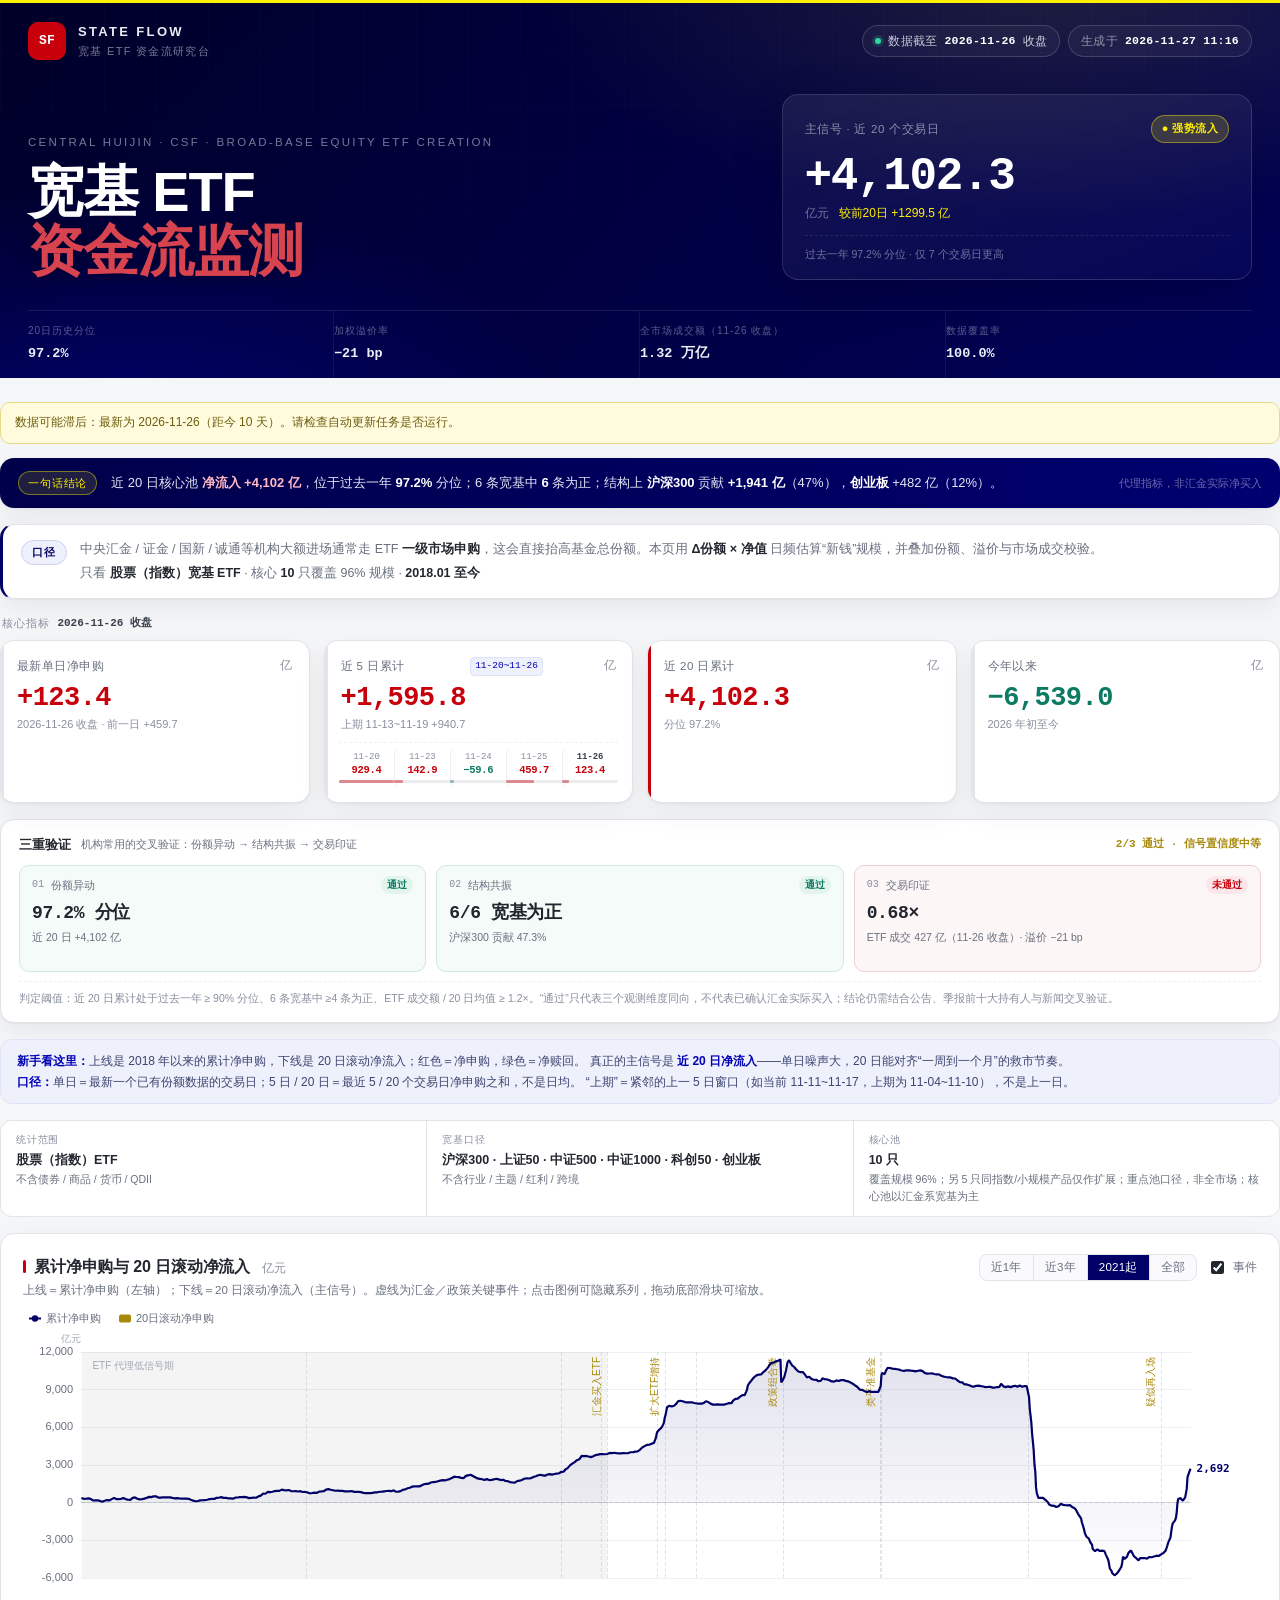
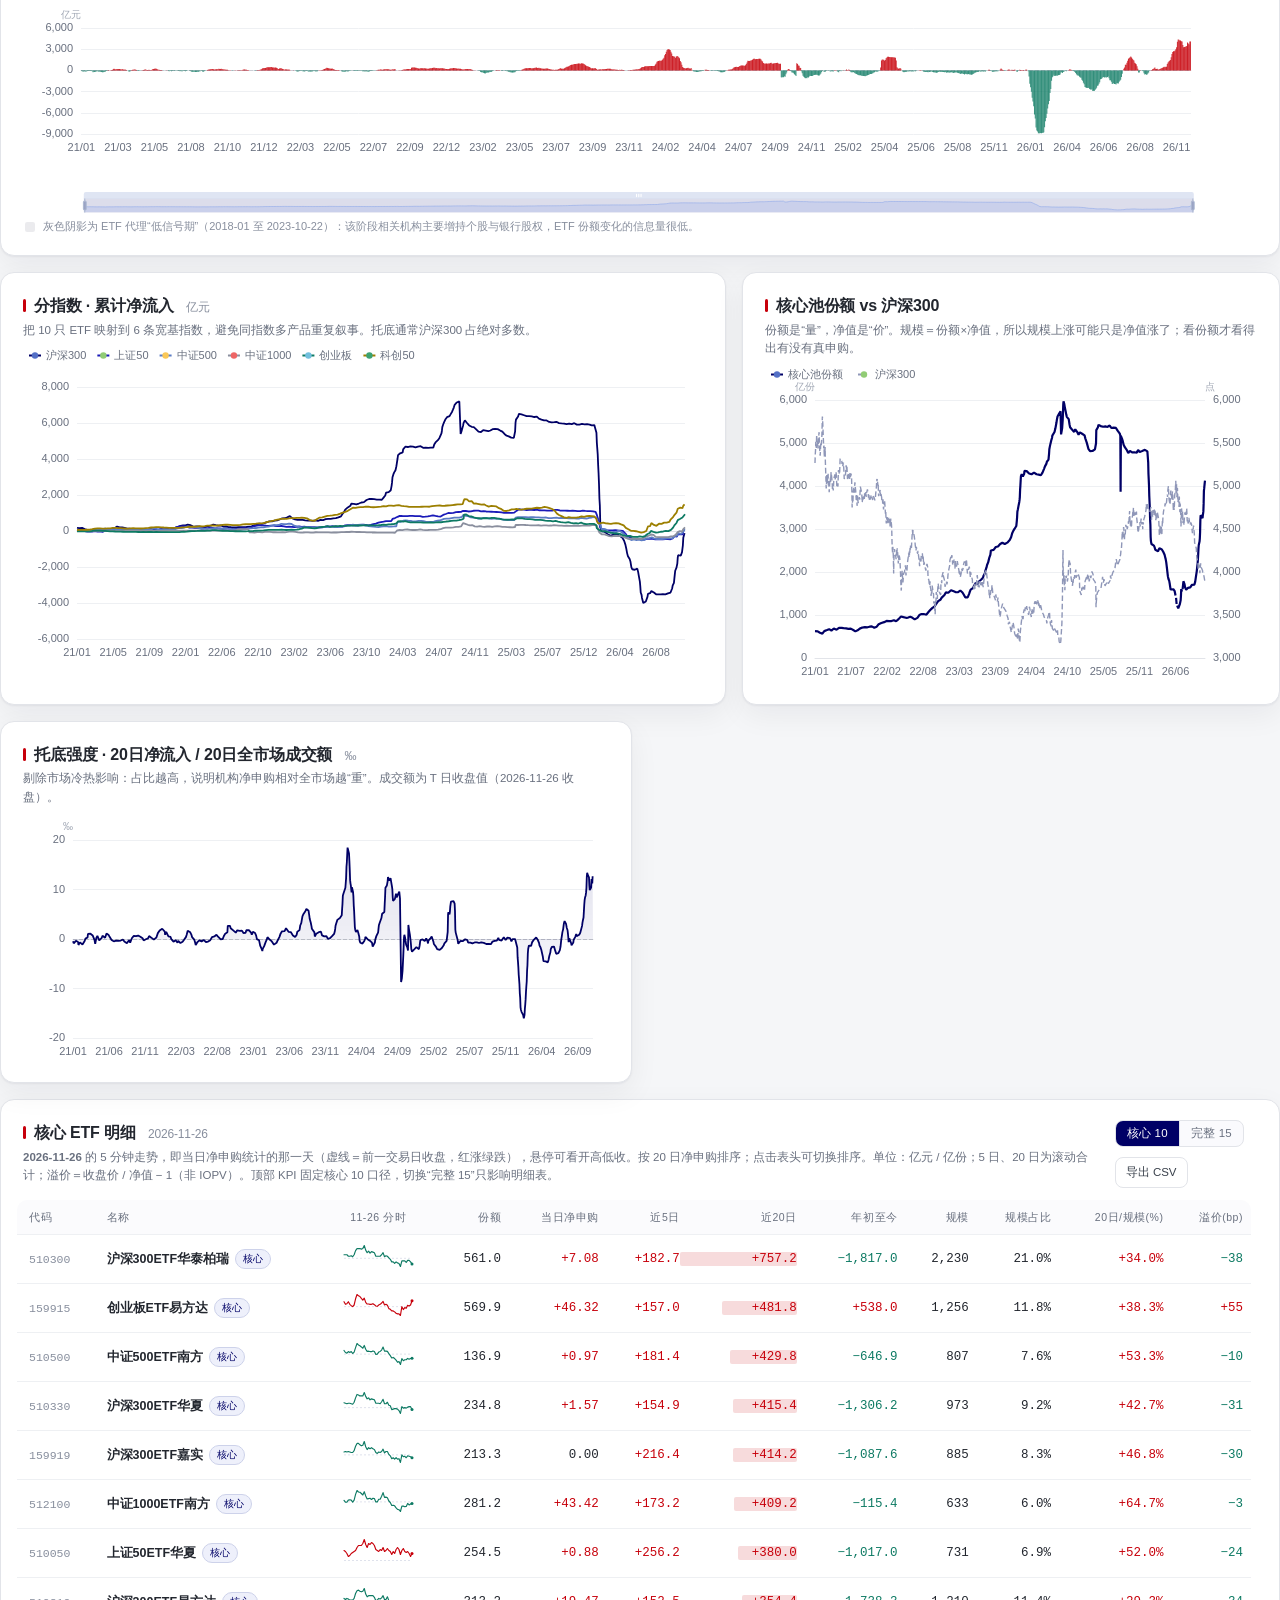
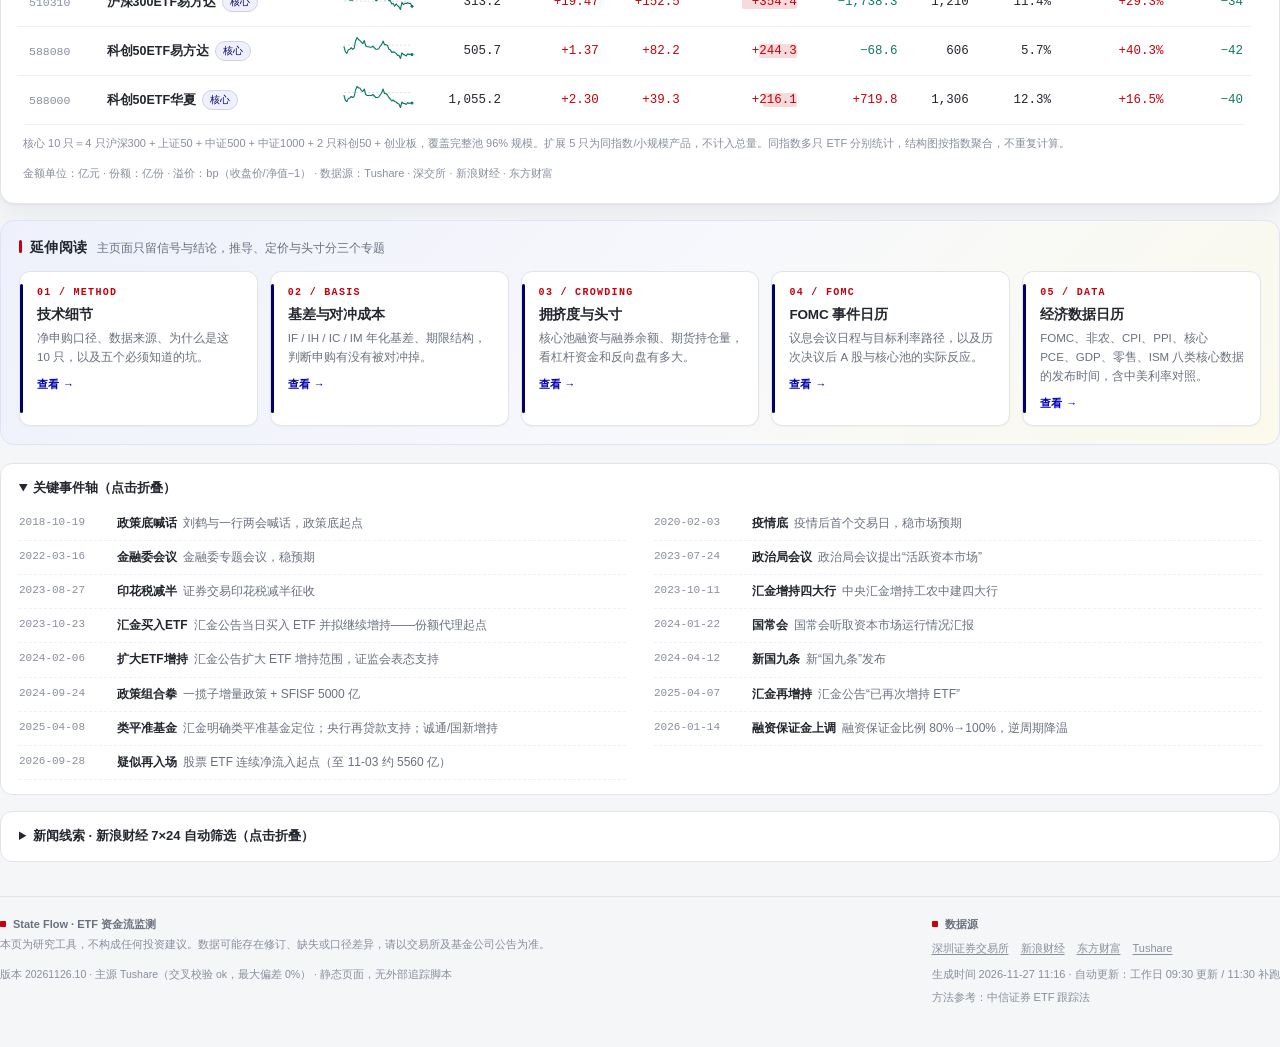
==== commit ea49bff7: "fix: 自查修掉四处口径错误 1. ISM 标题标错月份    ISM 在每月第 1 / 3 个工作日发布的是「上月」调查结果，我原来标成了发布月。    现在改为数据所属月，与 CPI / 非农 " ====
--- a/index.html
+++ b/index.html
@@ -249,7 +249,7 @@
       <a class="subnav-card" href="econ.html">
         <span class="sn-num">05 / DATA</span>
         <b>经济数据日历</b>
-        <p>非农、CPI、PPI、PCE、GDP、零售销售六类核心数据的发布时间与预期值。</p>
+        <p>FOMC、非农、CPI、PPI、核心 PCE、GDP、零售、ISM 八类核心数据的发布时间，含中美利率对照。</p>
         <span class="sn-go">查看 <i>&#8594;</i></span>
       </a>
     </div>
--- a/assets/style.css
+++ b/assets/style.css
@@ -201,6 +201,10 @@
 th:first-child,td:first-child{text-align:left;padding-left:12px}
 th:nth-child(2),td:nth-child(2){text-align:left}
 th:hover{color:var(--ink)}
+th .th-sub{font-weight:400;font-size:9.5px;letter-spacing:0;color:var(--faint,#b3b9c6)}
+/* 子页的静态表没有排序，别给可点的错觉 */
+#fomcEvent th,#fomcTable th,#econTable th{cursor:default}
+#fomcEvent th:nth-child(2),#fomcEvent td:nth-child(2){text-align:right}
 tbody tr:hover{background:#fafafd}
 td.num{font-family:var(--mono);font-variant-numeric:tabular-nums}
 .code{font-family:var(--mono);font-size:11.5px;color:var(--faint)}
@@ -227,6 +231,8 @@
 .mcard h3{font-size:14.5px;margin:6px 0 8px}
 .mcard p{font-size:12.5px;color:var(--muted);margin:0;line-height:1.75}
 .mcard code{display:block;font-family:var(--mono);font-size:12px;background:#f7f8fb;border:1px solid var(--line-2);border-radius:8px;padding:9px 11px;color:var(--ink-2);margin:8px 0 10px;white-space:pre-wrap}
+/* 段落里的行内代码，别继承上面的块级样式 */
+.mcard p code{display:inline;padding:1px 5px;margin:0;font-size:11.5px;border-radius:5px;white-space:normal;vertical-align:baseline}
 .mcard ul{margin:6px 0 0;padding-left:16px;color:var(--muted);font-size:12px;line-height:1.8}
 .caveat{
   margin-top:16px;background:#fffbdc;border:1px solid #e8d98a;border-radius:12px;padding:14px 18px;
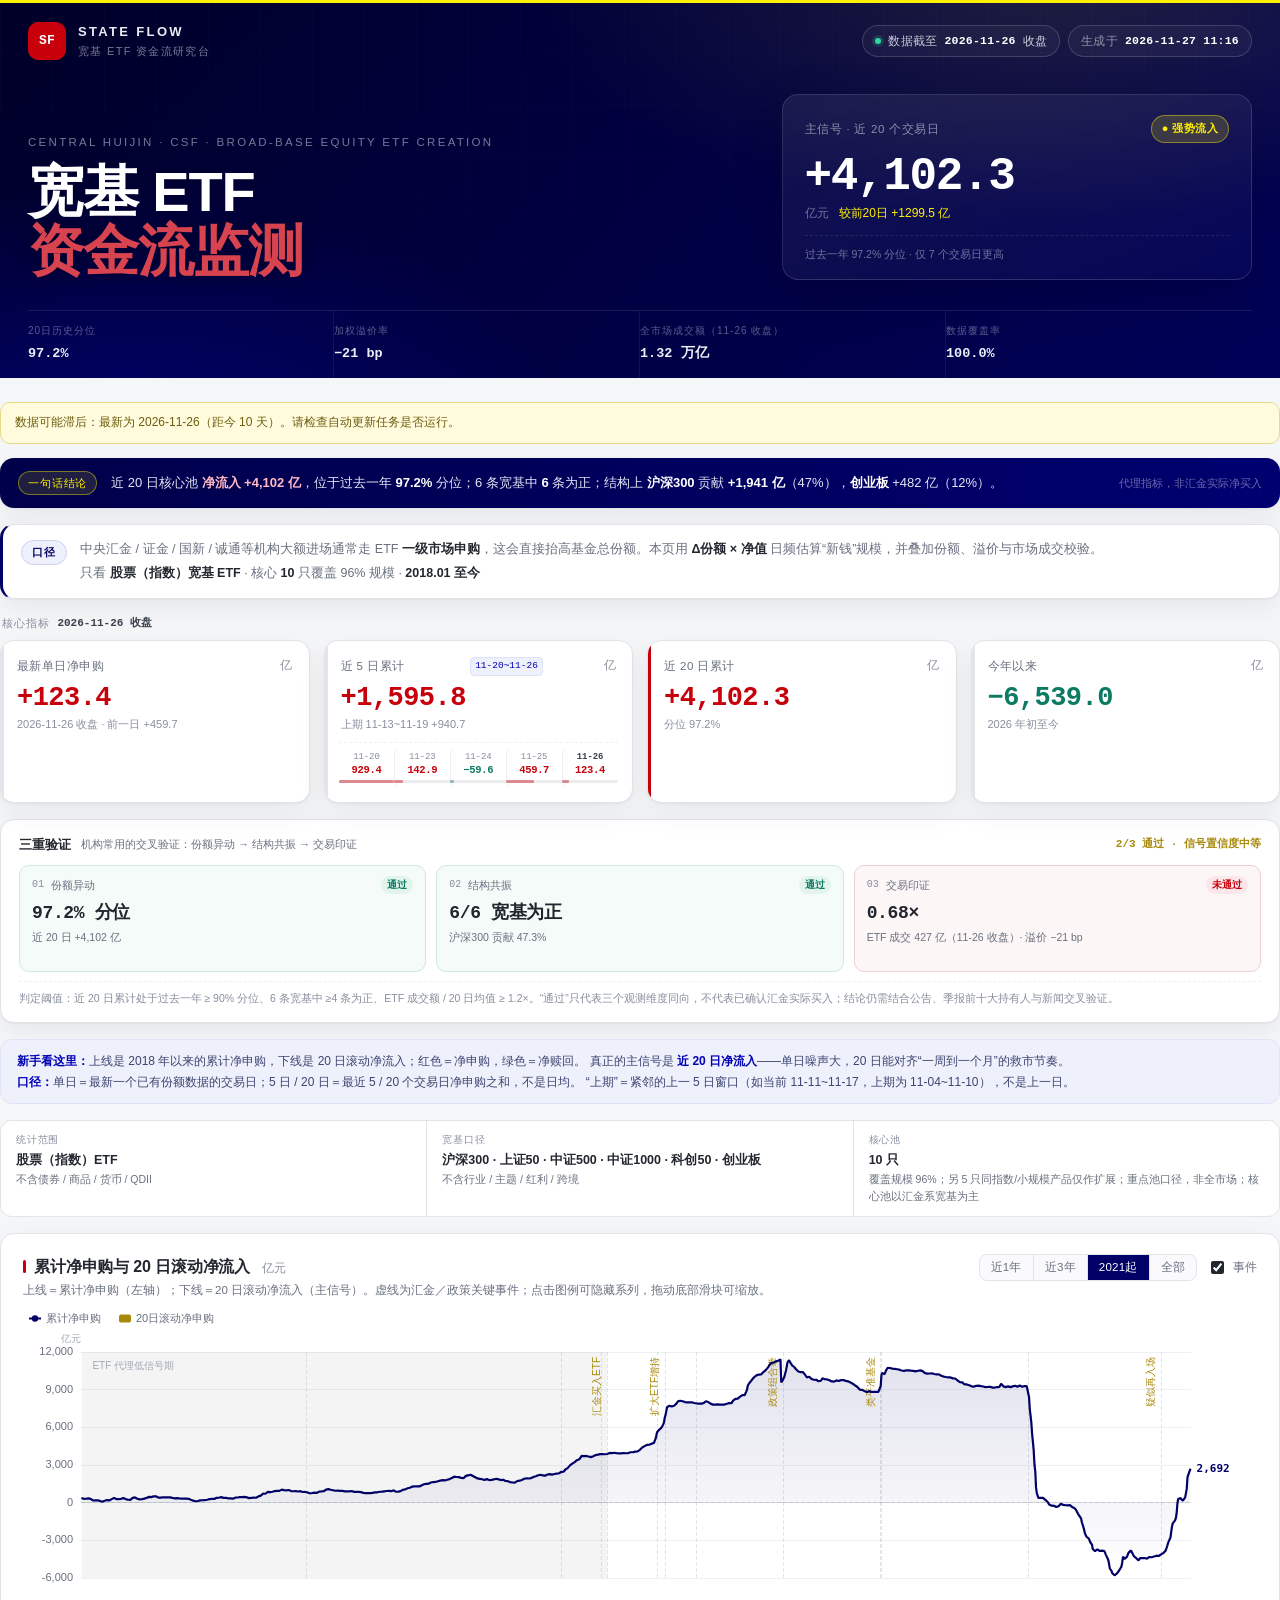
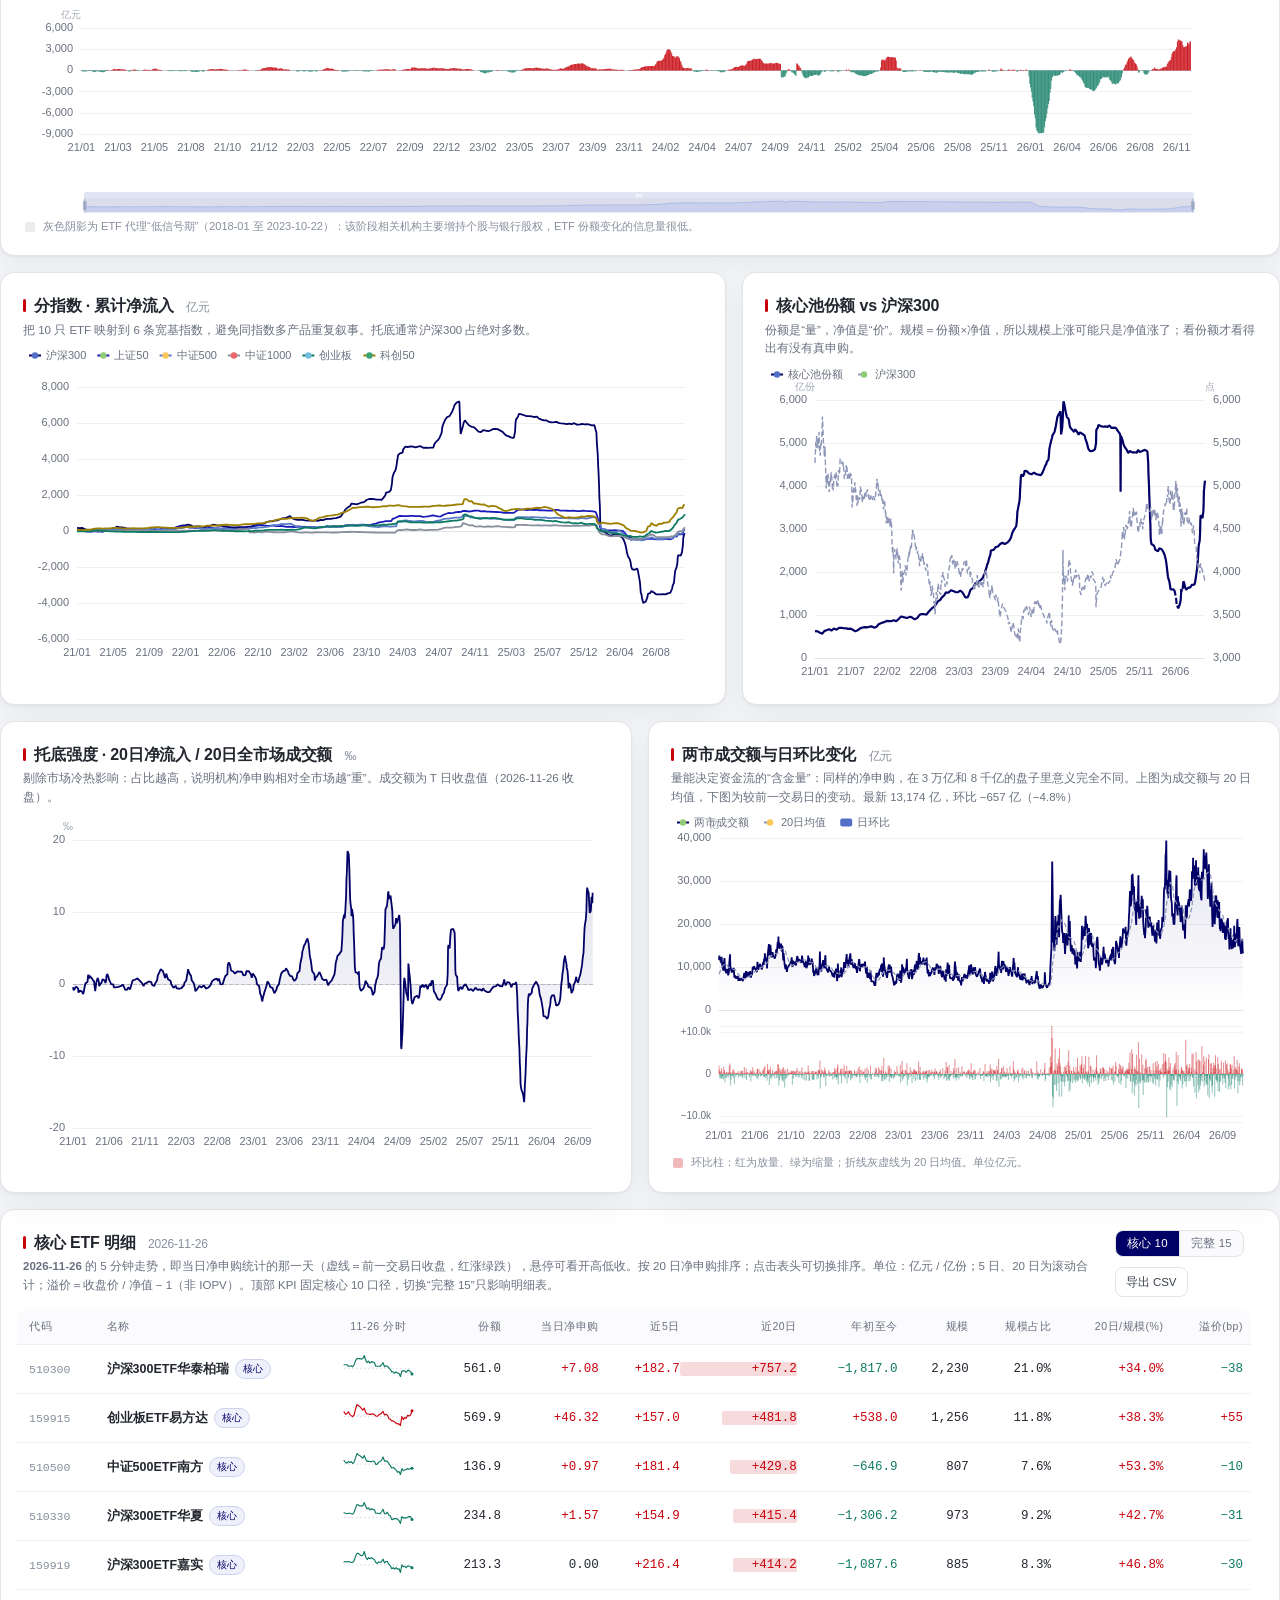
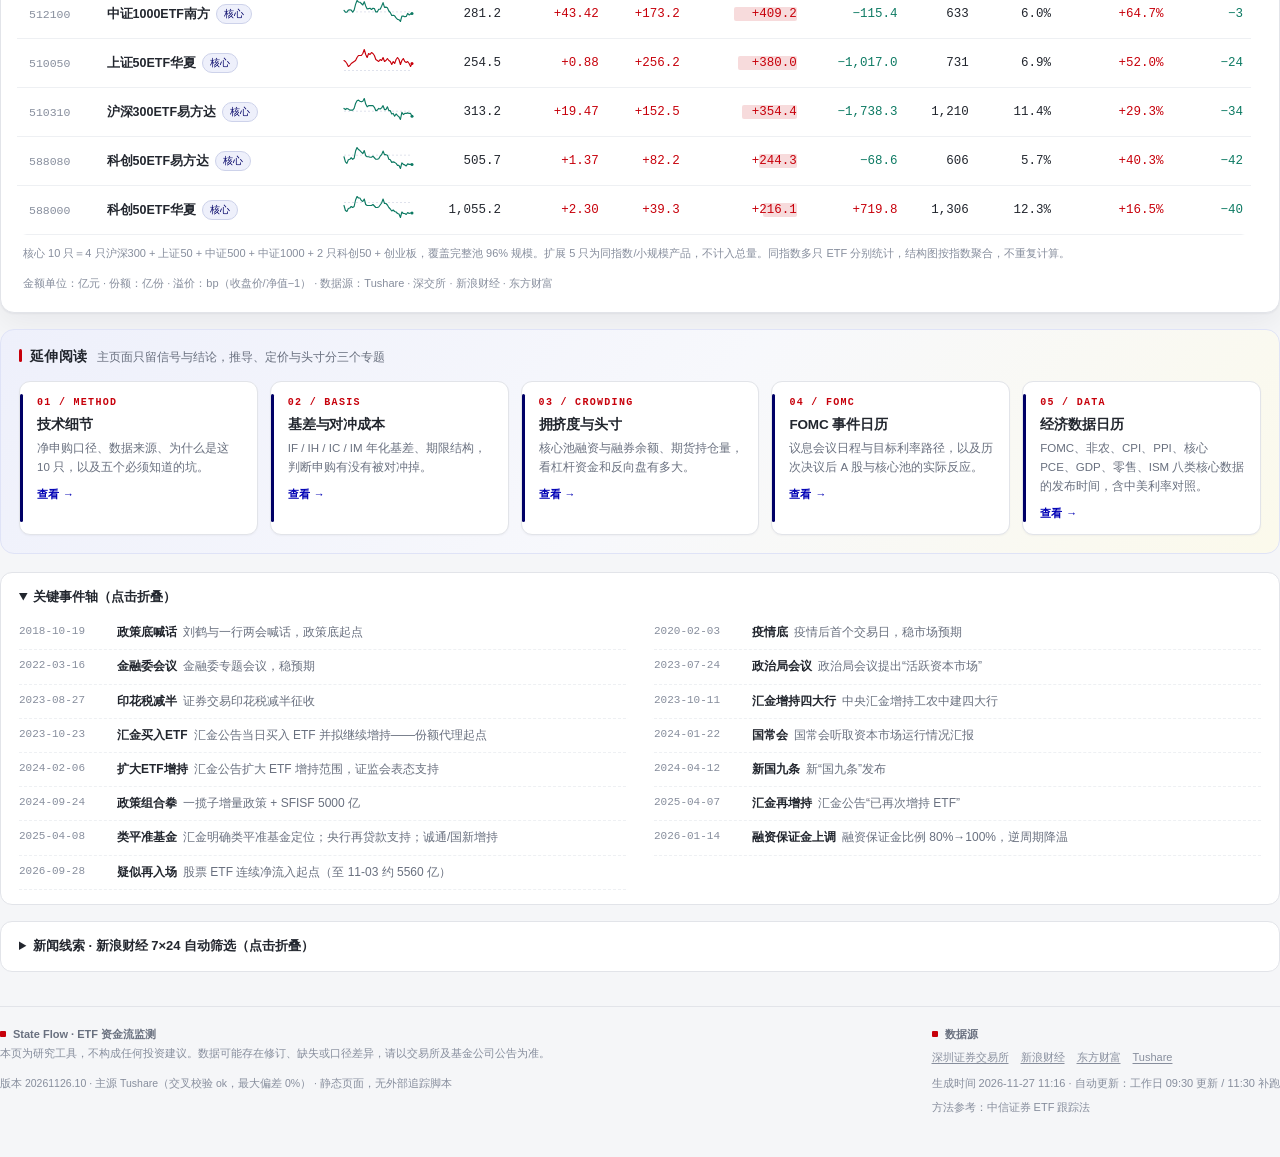
==== commit 71149ac7: "feat(dashboard): 新增两市成交额与日环比变化图 ## 放在哪  主看板「托底强度」旁边。理由是托底强度的分母就是全市场成交额 （20日净流入 / 20日全市场成交额），两者并排才能立刻" ====
--- a/index.html
+++ b/index.html
@@ -172,7 +172,17 @@
         <div><h2>托底强度 · 20日净流入 / 20日全市场成交额 <span>‰</span></h2>
         <p class="desc">剔除市场冷热影响：占比越高，说明机构净申购相对全市场越“重”。成交额为 T 日收盘值（<span id="ratioDate">—</span>）。</p></div>
       </div>
-      <div id="chartRatio" class="chart short" role="img" aria-label="20日净流入占20日累计成交额比例的折线图"></div>
+      <div id="chartRatio" class="chart mid" role="img" aria-label="20日净流入占20日累计成交额比例的折线图"></div>
+    </section>
+
+    <section class="panel">
+      <div class="panel-head">
+        <div><h2>两市成交额与日环比变化 <span>亿元</span></h2>
+        <p class="desc">量能决定资金流的“含金量”：同样的净申购，在 3 万亿和 8 千亿的盘子里意义完全不同。上图为成交额与 20 日均值，下图为较前一交易日的变动。<span id="turnNow">—</span></p>
+        </div>
+      </div>
+      <div id="chartTurnover" class="chart mid" role="img" aria-label="两市成交额走势图与日环比变动柱状图"></div>
+      <p class="chart-note"><i style="background:rgba(199,0,11,.28)"></i>环比柱：红为放量、绿为缩量；折线灰虚线为 20 日均值。单位亿元。</p>
     </section>
   </div>
 
--- a/assets/style.css
+++ b/assets/style.css
@@ -168,6 +168,7 @@
 .chart{width:100%;height:320px}
 .chart.tall{height:510px}
 .chart.short{height:250px}
+.chart.mid{height:340px}
 .grid-2{display:grid;grid-template-columns:1.35fr 1fr;gap:16px}
 .grid-2.equal{grid-template-columns:1fr 1fr}
 .chart-note{font-size:11px;color:var(--faint);margin:2px 2px 0;display:flex;gap:8px;align-items:center}
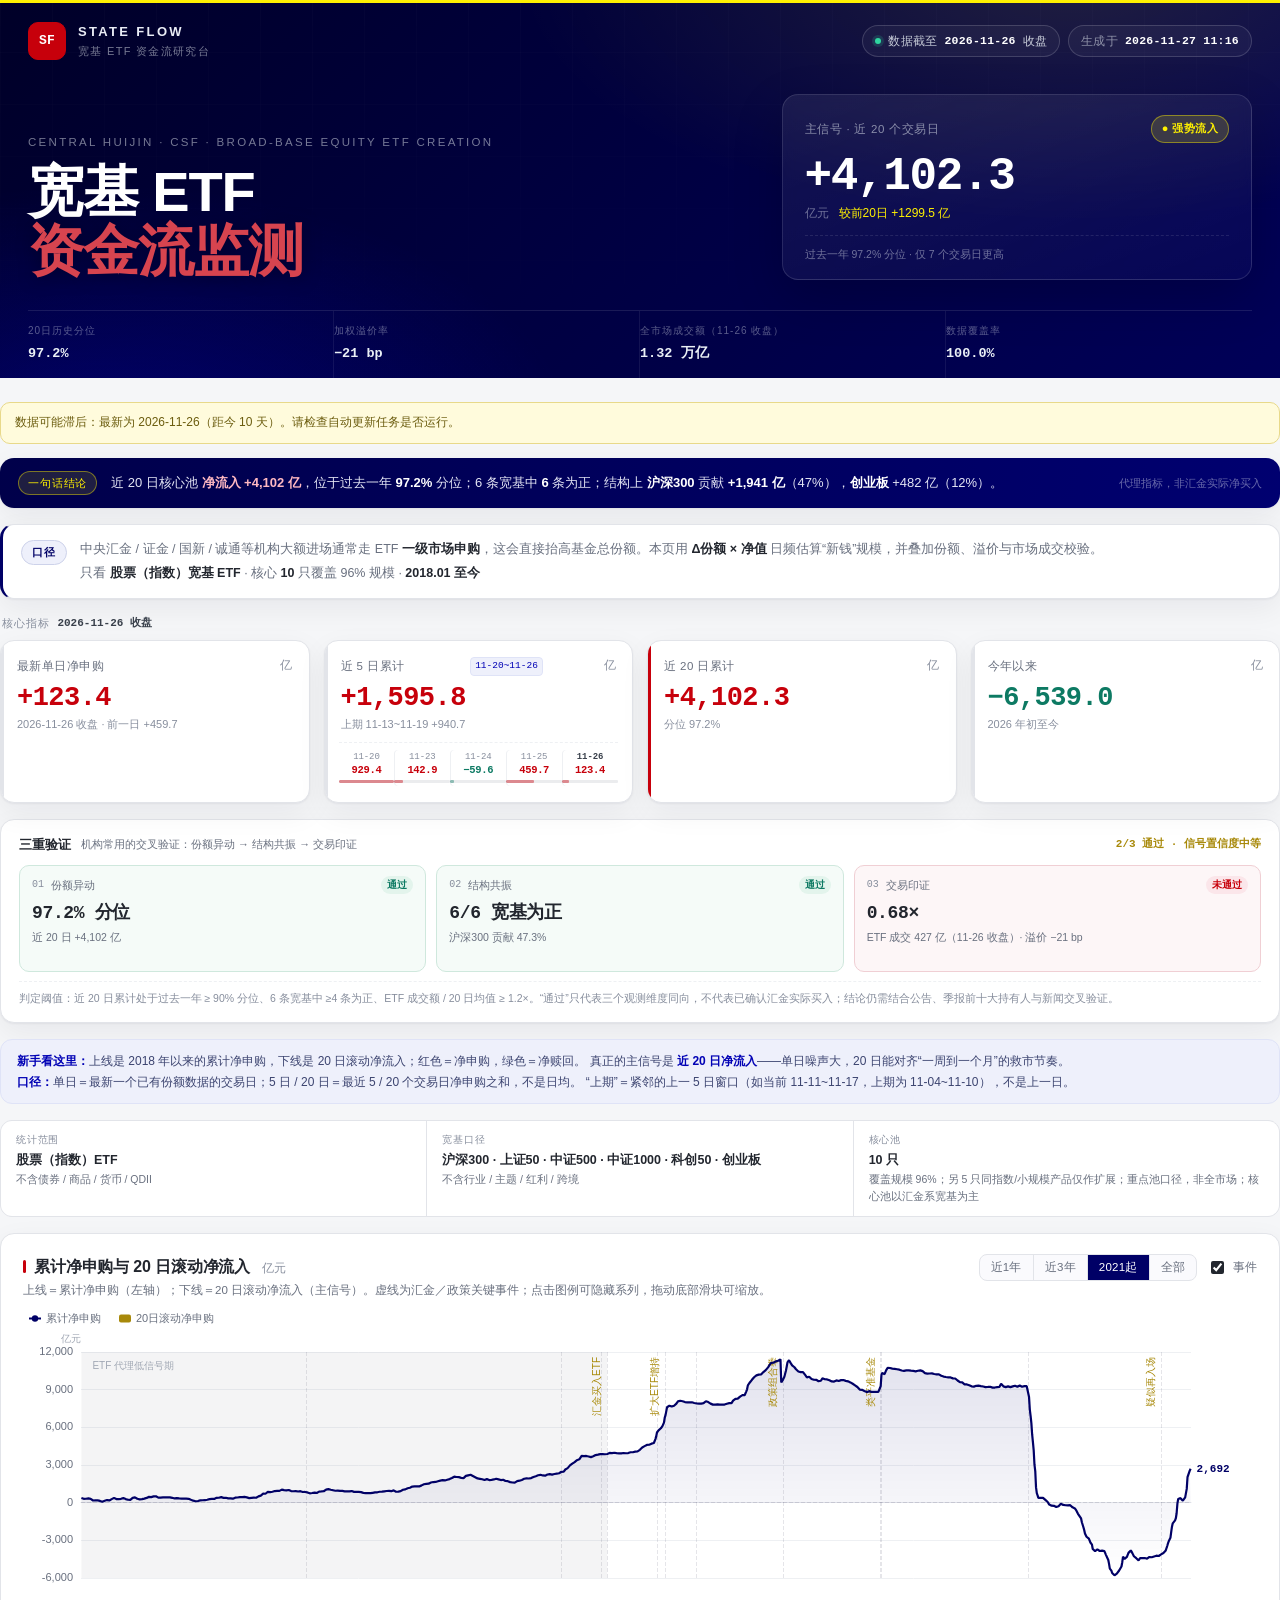
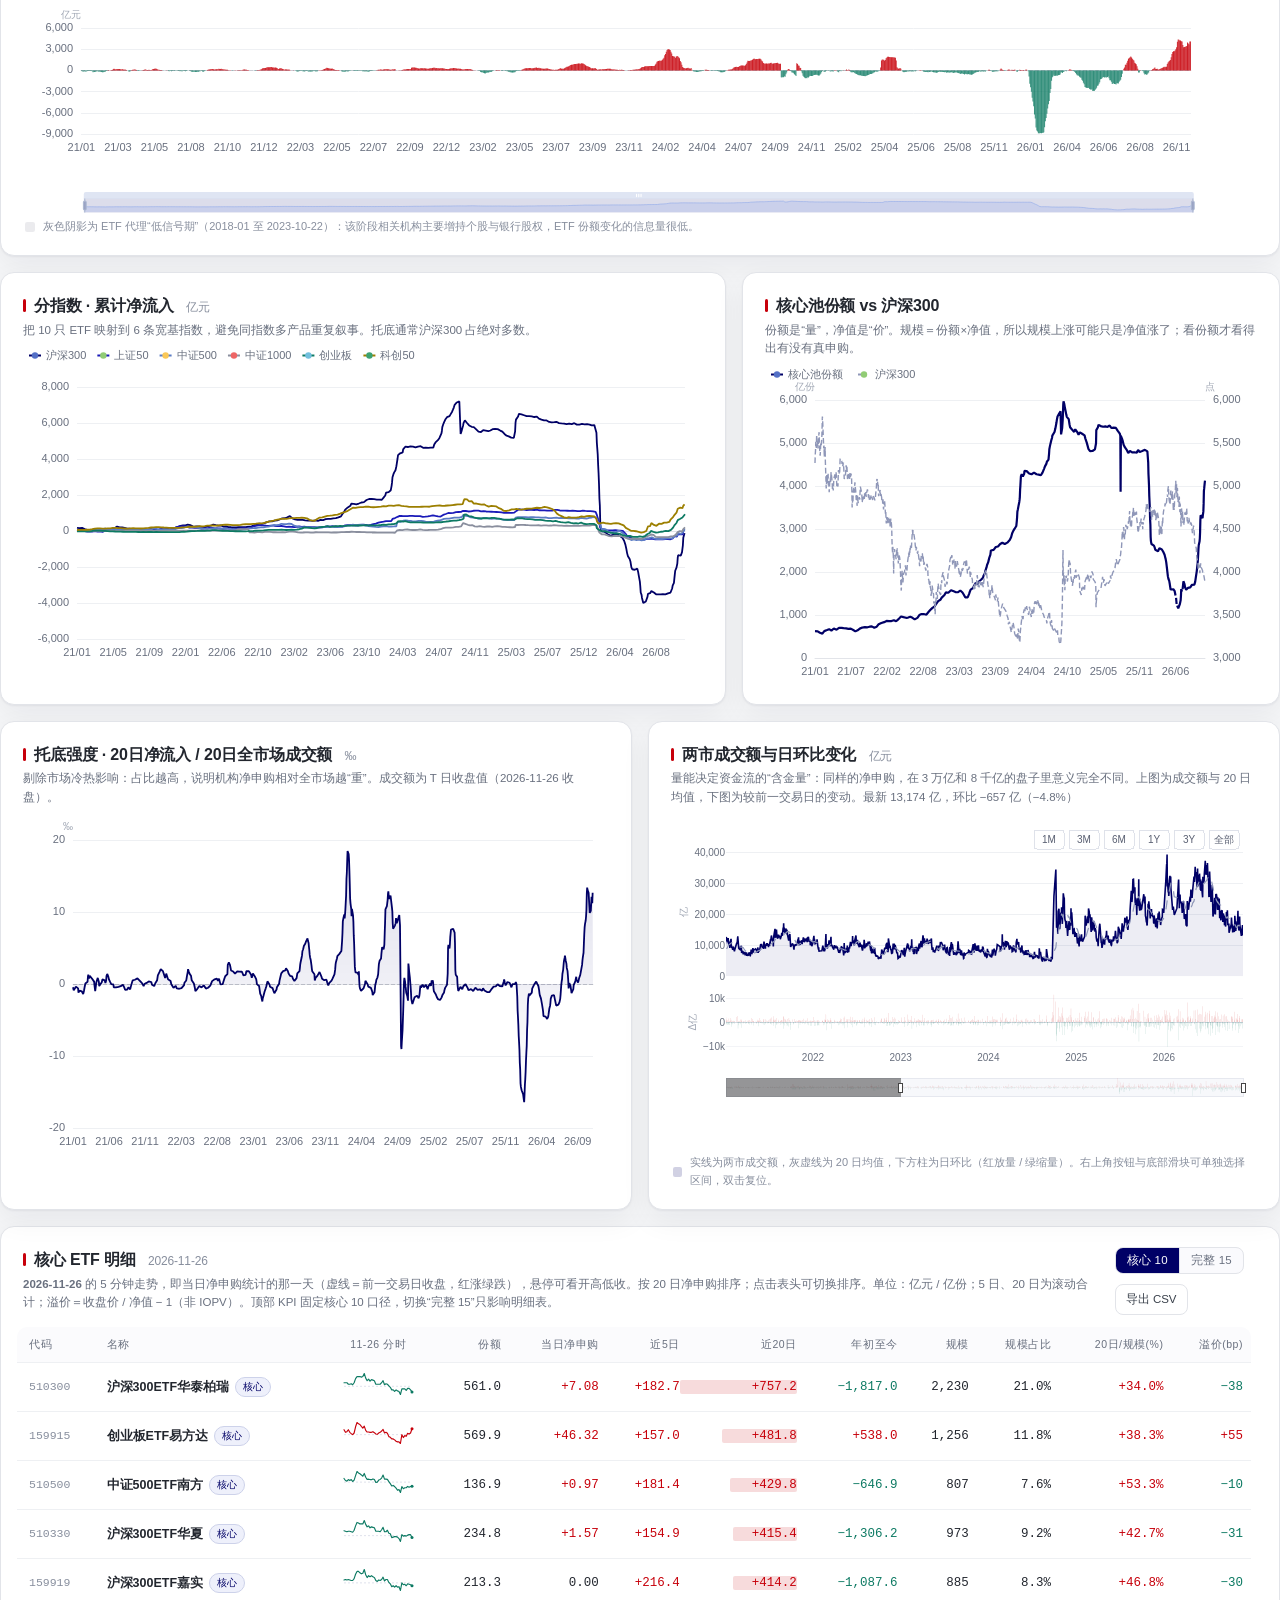
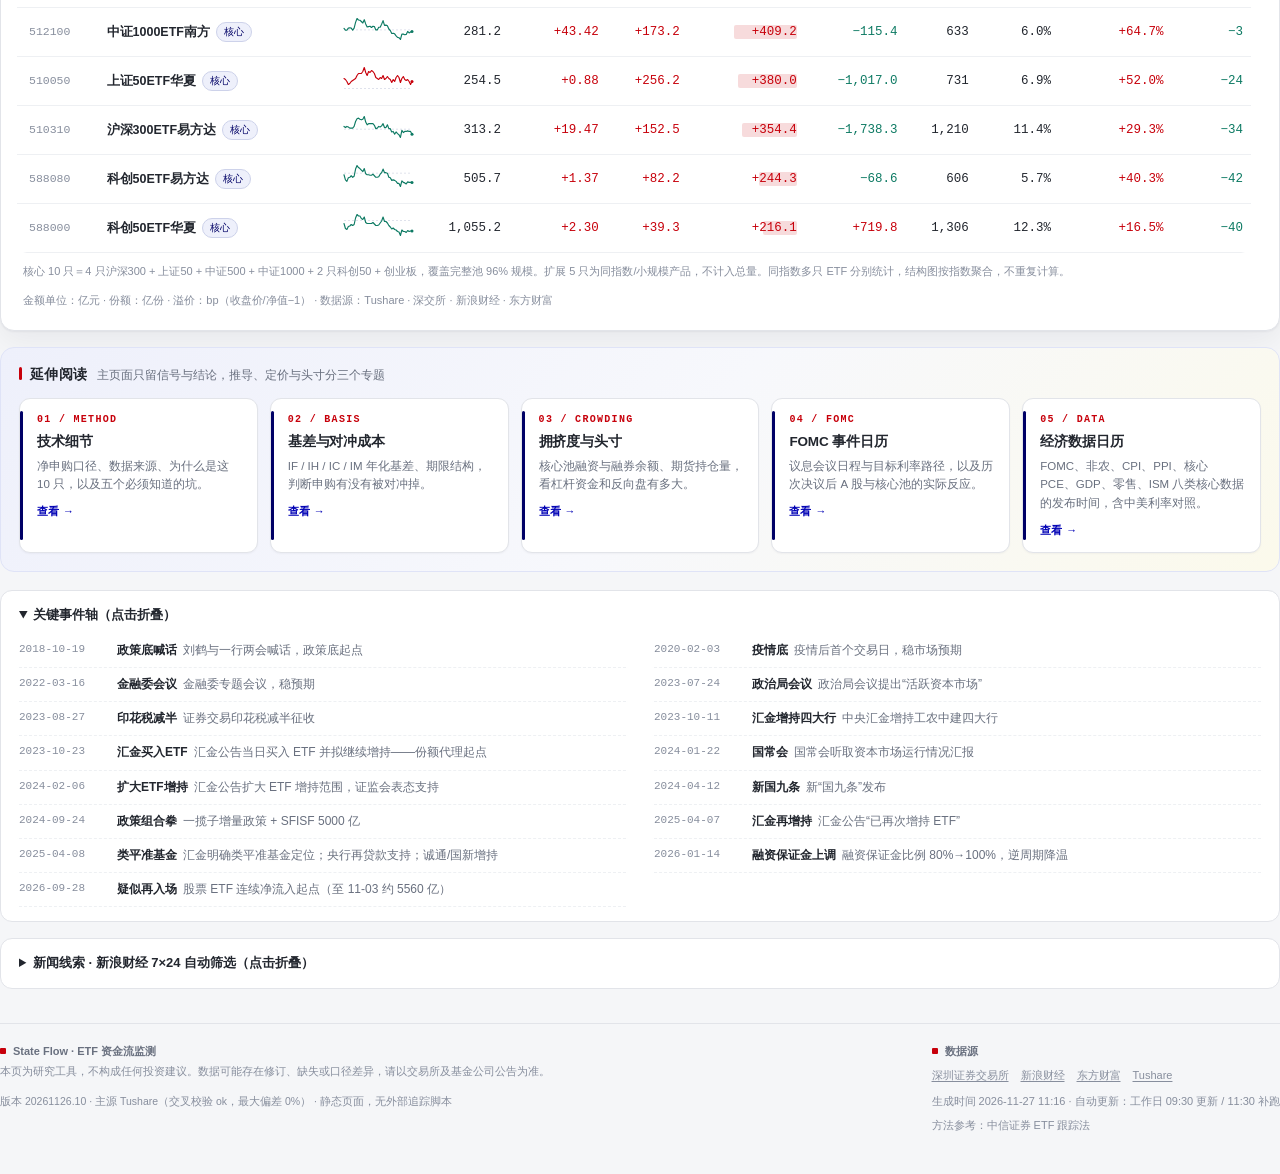
==== commit 73eb0488: "feat(dashboard): 成交额图改用 Plotly，自带区间选择 需求是「方便地选时间范围」。Plotly 的 rangeselector + rangeslider 直接满足， 不用自己维" ====
--- a/index.html
+++ b/index.html
@@ -182,7 +182,7 @@
         </div>
       </div>
       <div id="chartTurnover" class="chart mid" role="img" aria-label="两市成交额走势图与日环比变动柱状图"></div>
-      <p class="chart-note"><i style="background:rgba(199,0,11,.28)"></i>环比柱：红为放量、绿为缩量；折线灰虚线为 20 日均值。单位亿元。</p>
+      <p class="chart-note"><i style="background:rgba(0,0,102,.18)"></i>实线为两市成交额，灰虚线为 20 日均值，下方柱为日环比（红放量 / 绿缩量）。右上角按钮与底部滑块可单独选择区间，双击复位。</p>
     </section>
   </div>
 
@@ -304,6 +304,7 @@
 <noscript><div style="padding:24px;font:14px sans-serif">需要启用 JavaScript 才能显示图表；数据明细可直接查看 <a href="data/etf_latest.csv">etf_latest.csv</a>。</div></noscript>
 
 <script src="assets/echarts.min.js"></script>
+<script src="assets/plotly-basic.min.js"></script>
 <script src="data/dashboard_data.js"></script>
 <script src="data/status.js"></script>
 <script src="assets/app.js"></script>
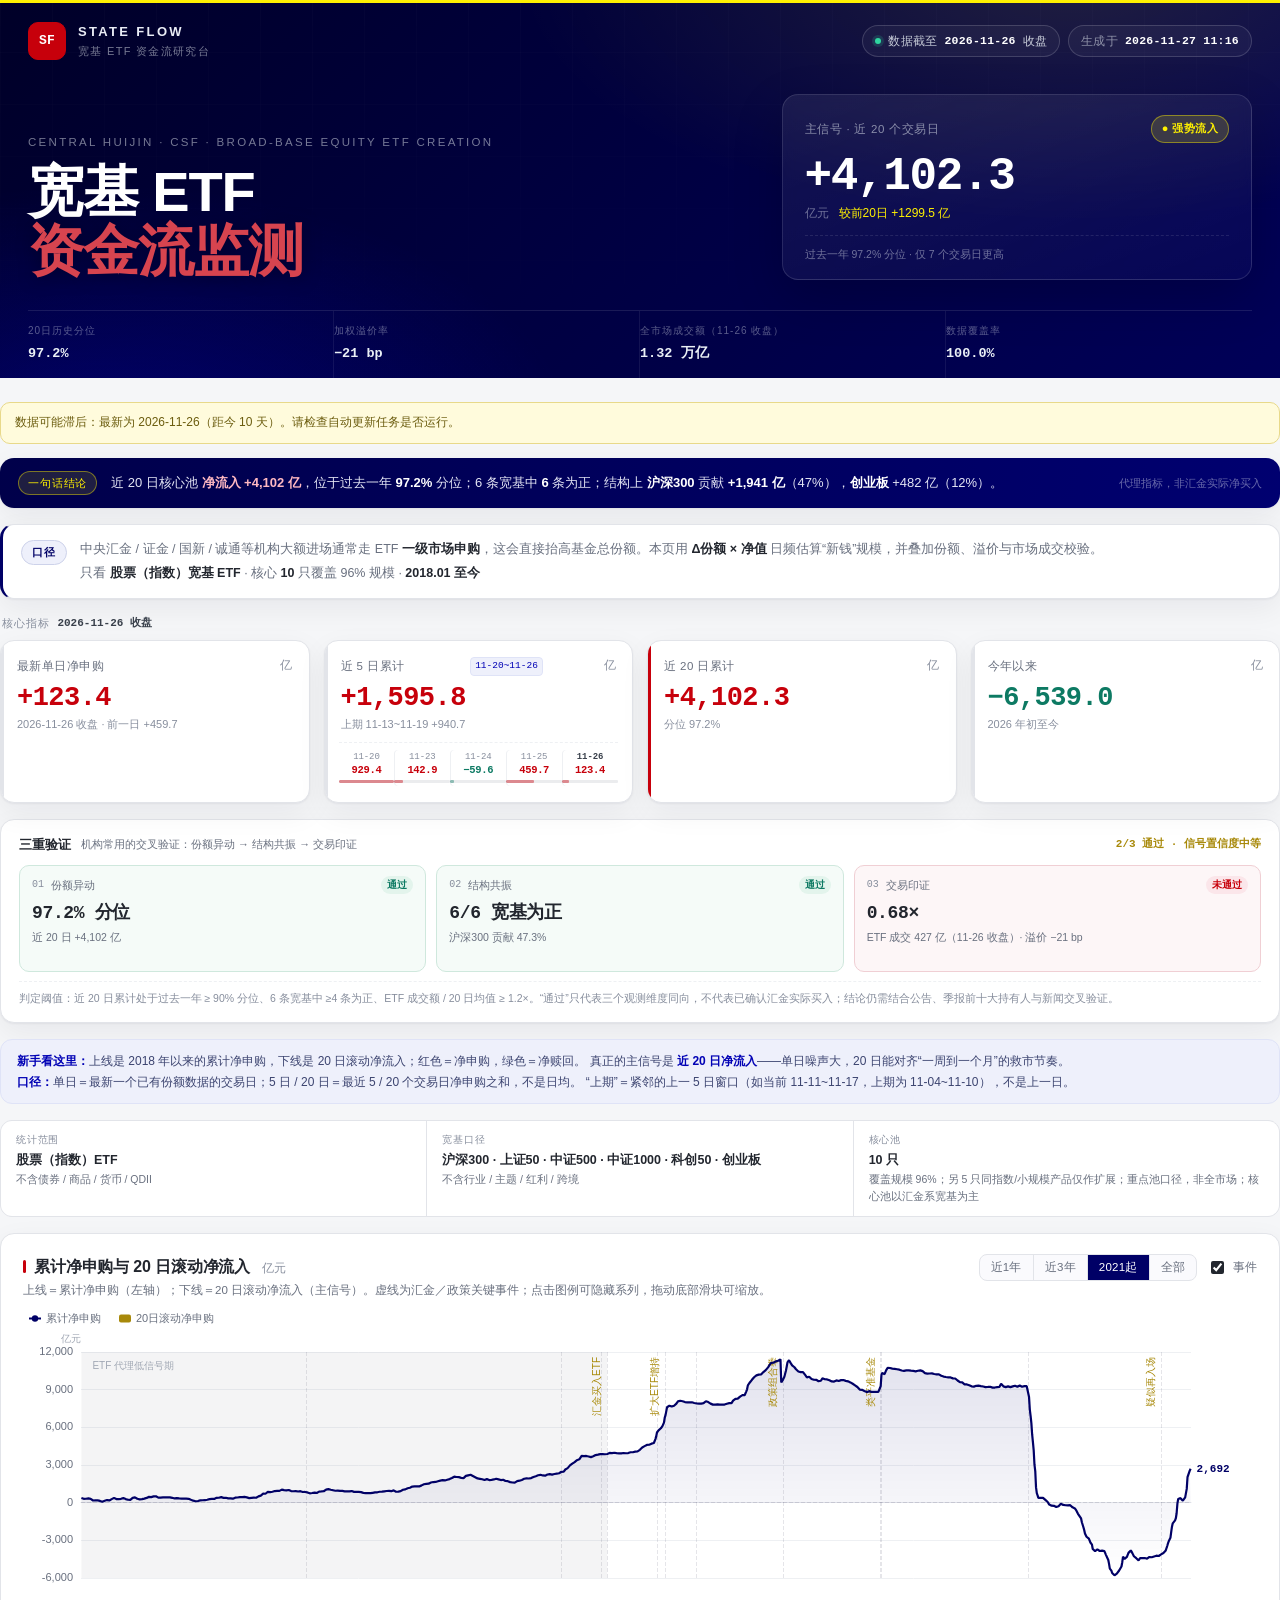
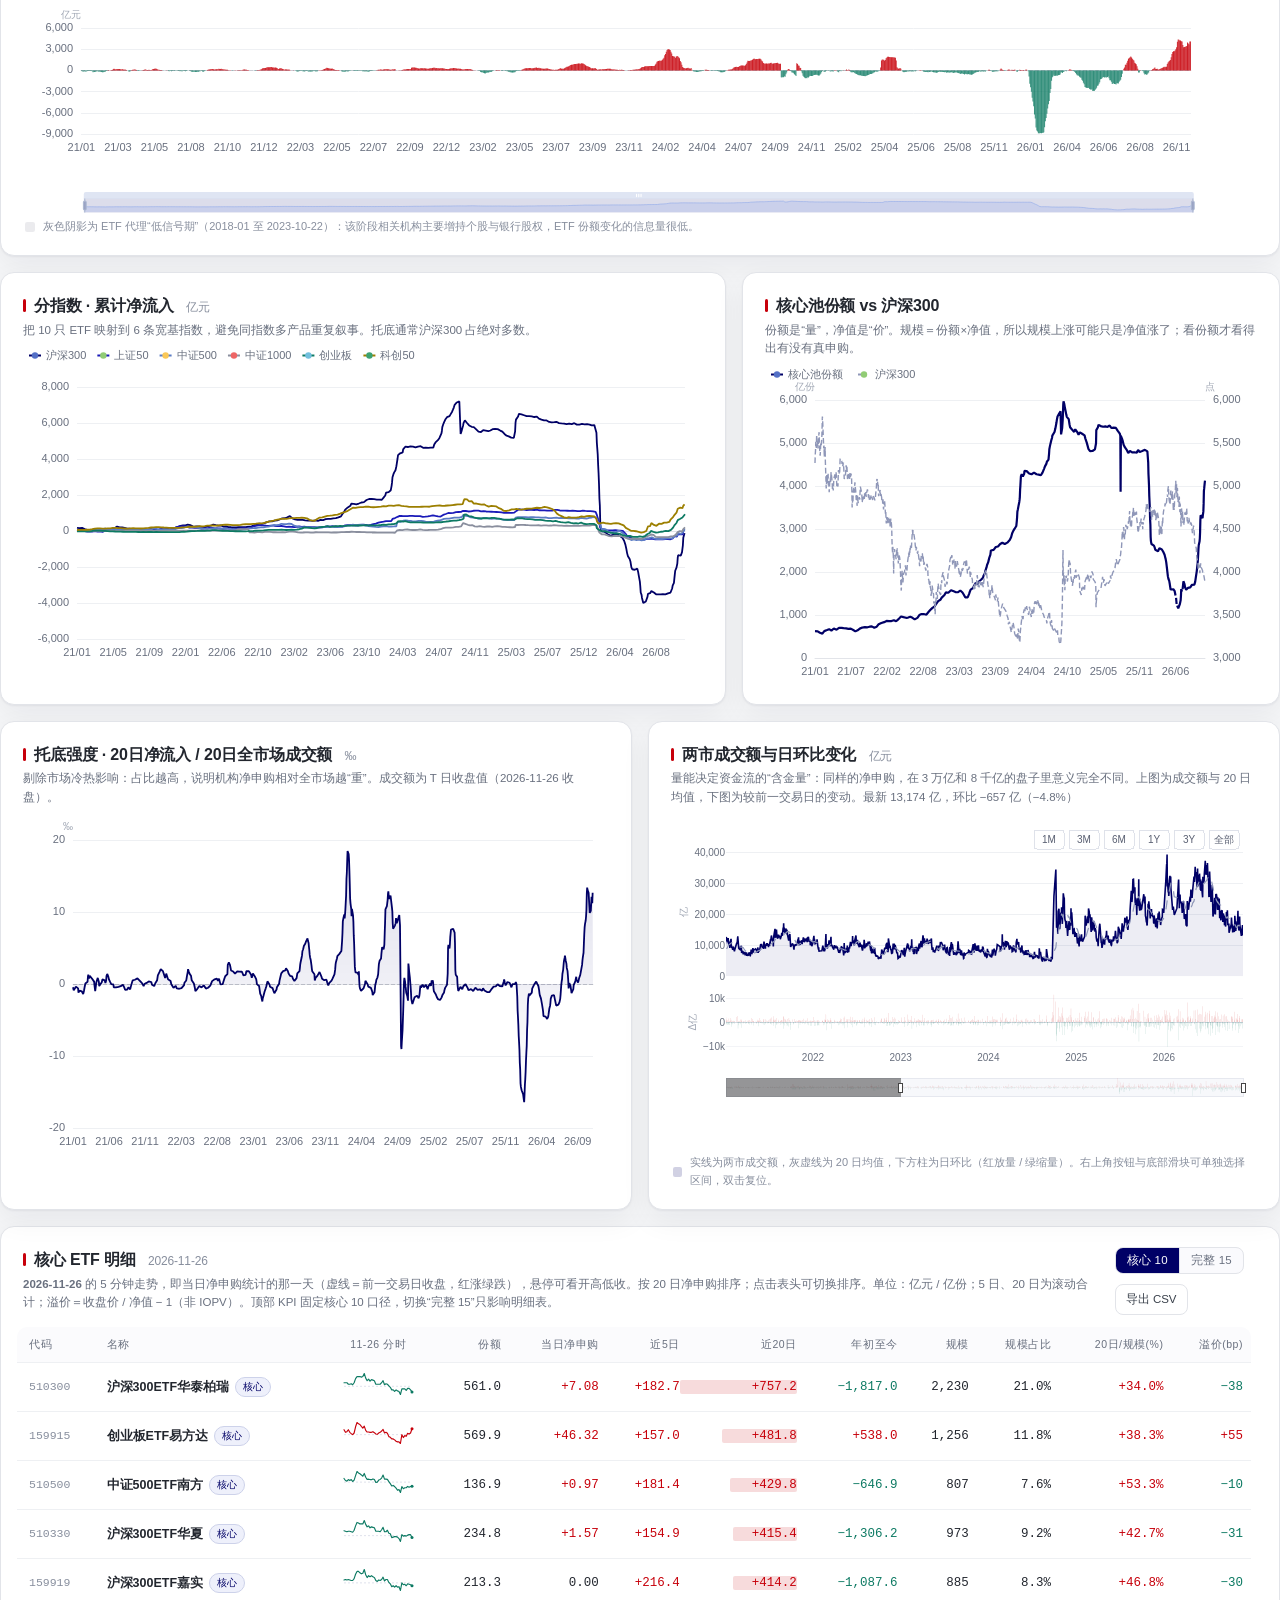
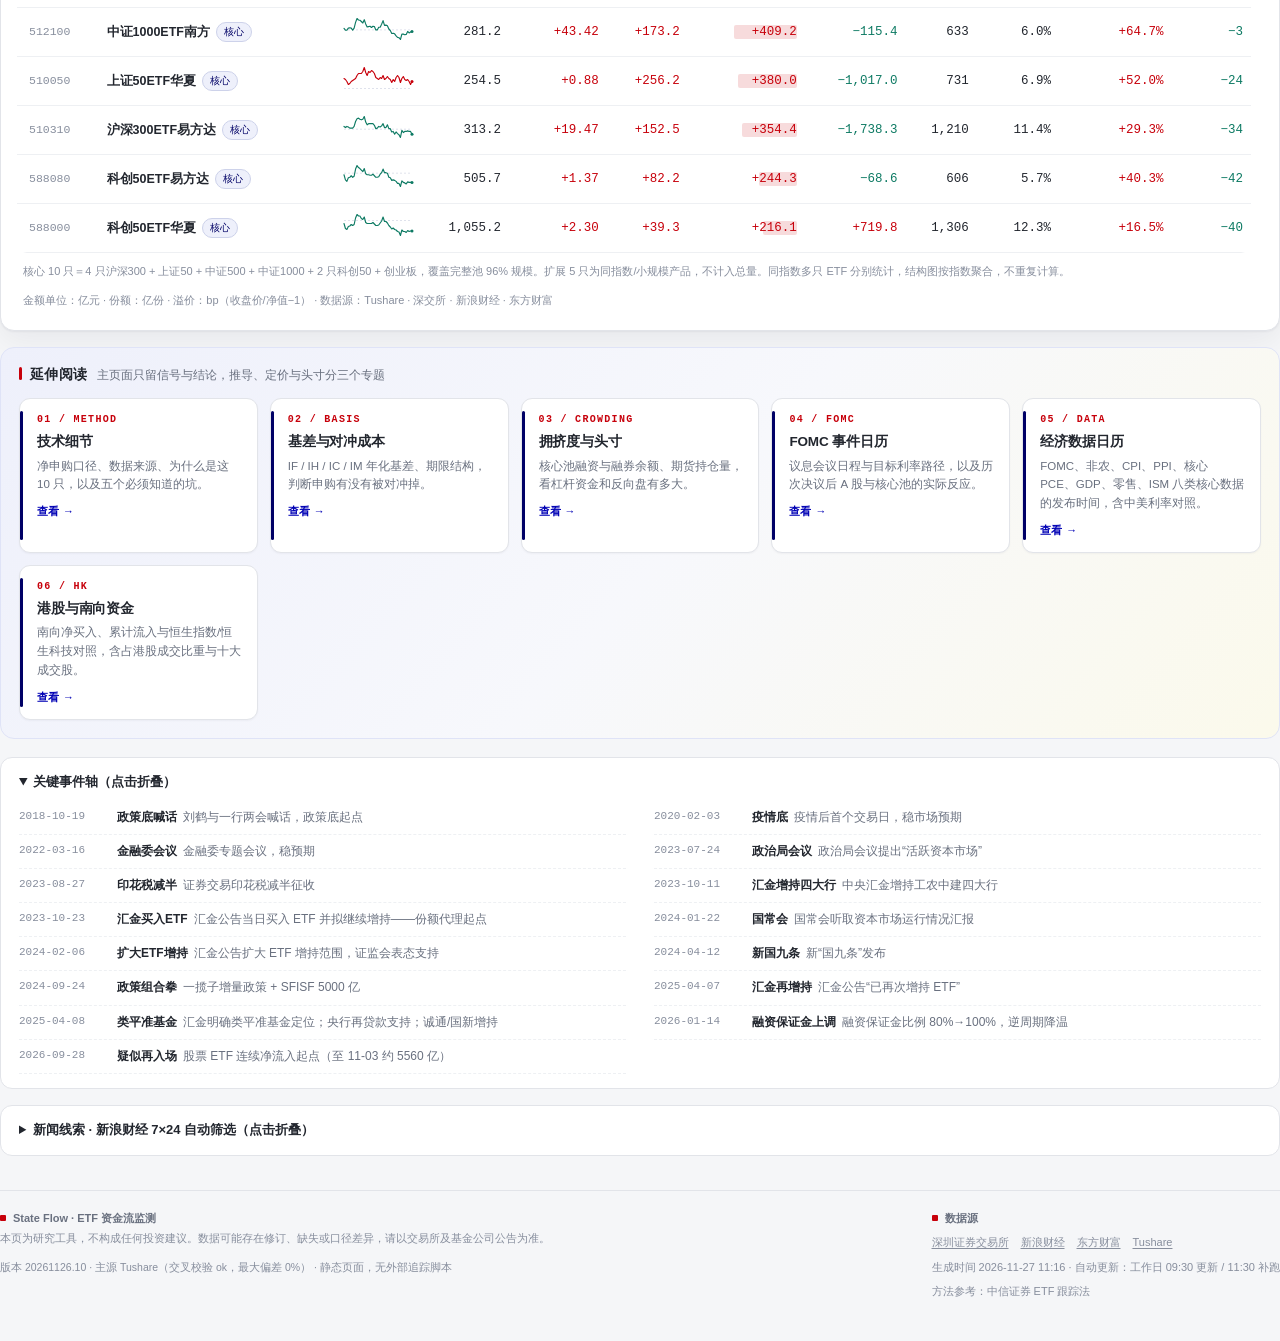
==== commit b70ef3dc: "feat: 新增「港股与南向资金」子页 按你选的四项做：南向净买入、占港股成交比重、十大成交股、AH 溢价。 放在新子页，主看板只加一张入口卡，不增加长度。用 ECharts，不额外加载 Plotly" ====
--- a/index.html
+++ b/index.html
@@ -262,6 +262,13 @@
         <p>FOMC、非农、CPI、PPI、核心 PCE、GDP、零售、ISM 八类核心数据的发布时间，含中美利率对照。</p>
         <span class="sn-go">查看 <i>&#8594;</i></span>
       </a>
+
+      <a class="subnav-card" href="hk.html">
+        <span class="sn-num">06 / HK</span>
+        <b>港股与南向资金</b>
+        <p>南向净买入、累计流入与恒生指数/恒生科技对照，含占港股成交比重与十大成交股。</p>
+        <span class="sn-go">查看 <i>&#8594;</i></span>
+      </a>
     </div>
   </section>
 
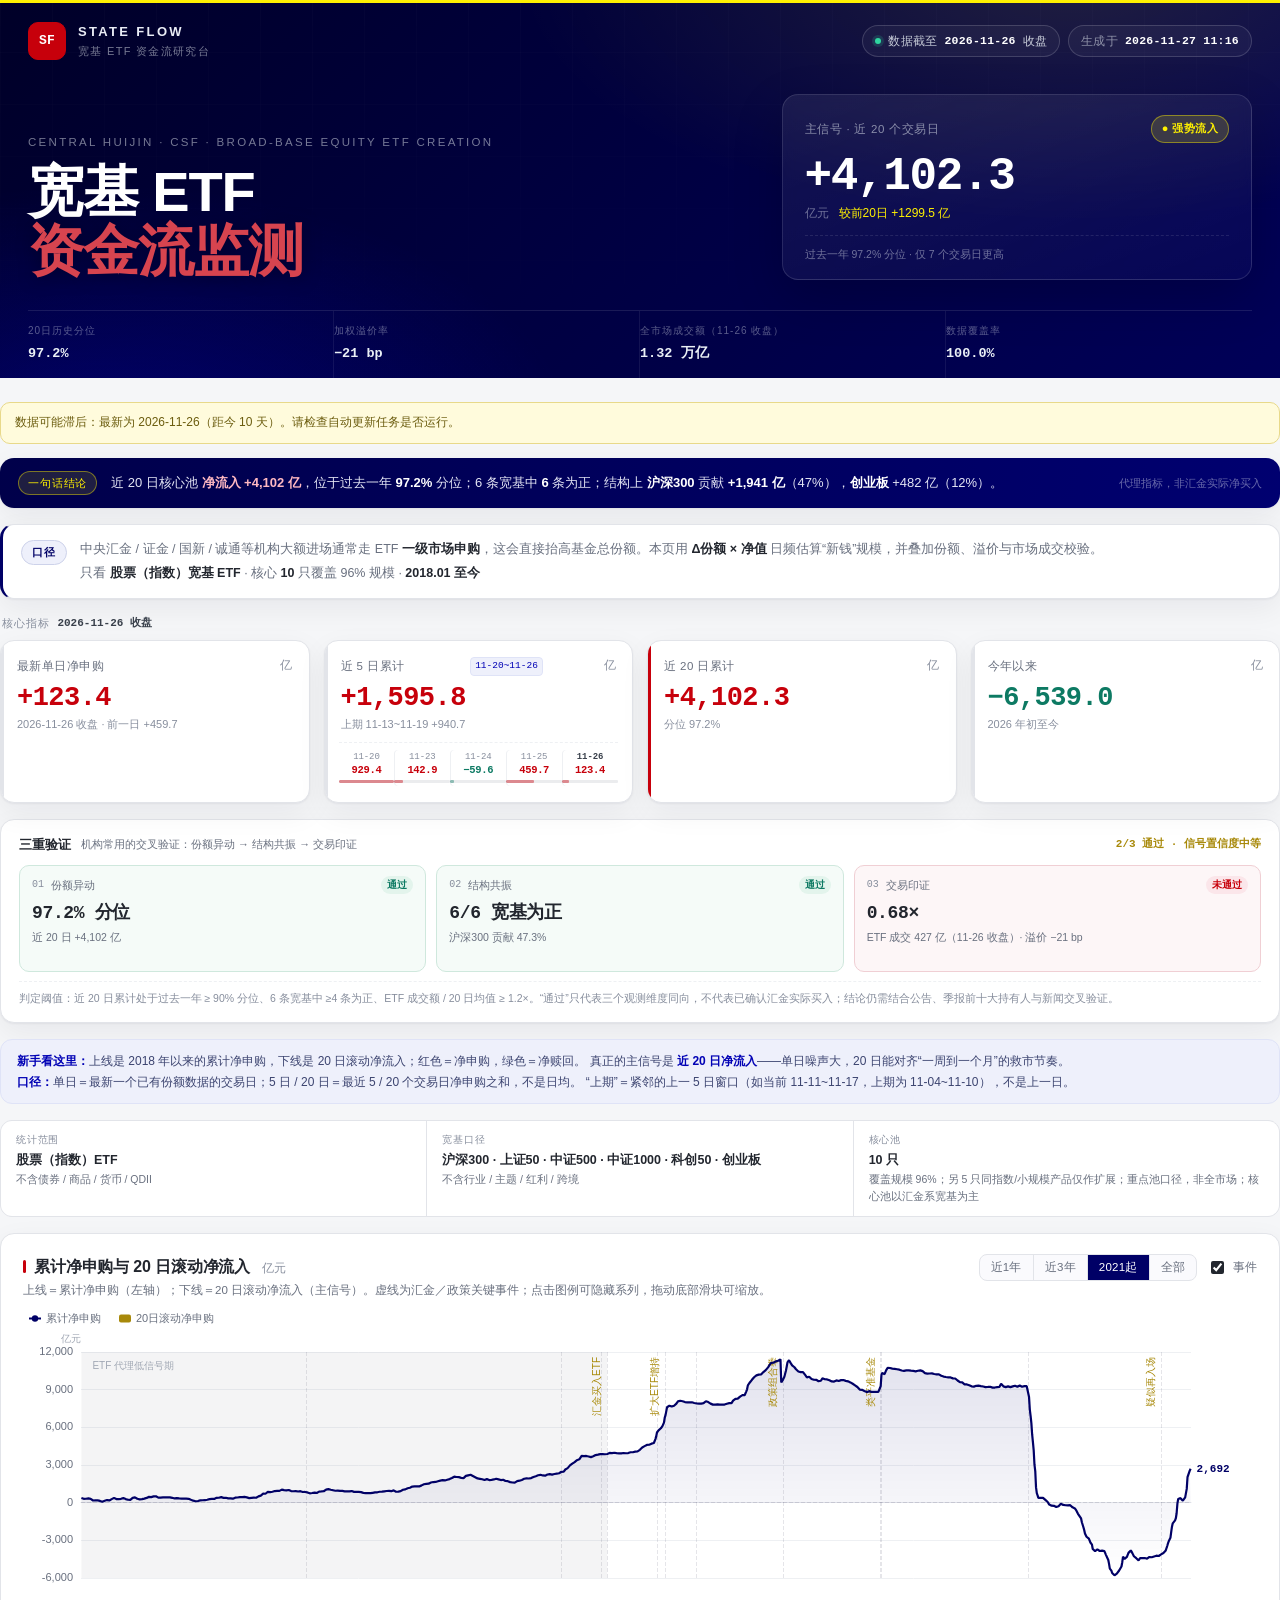
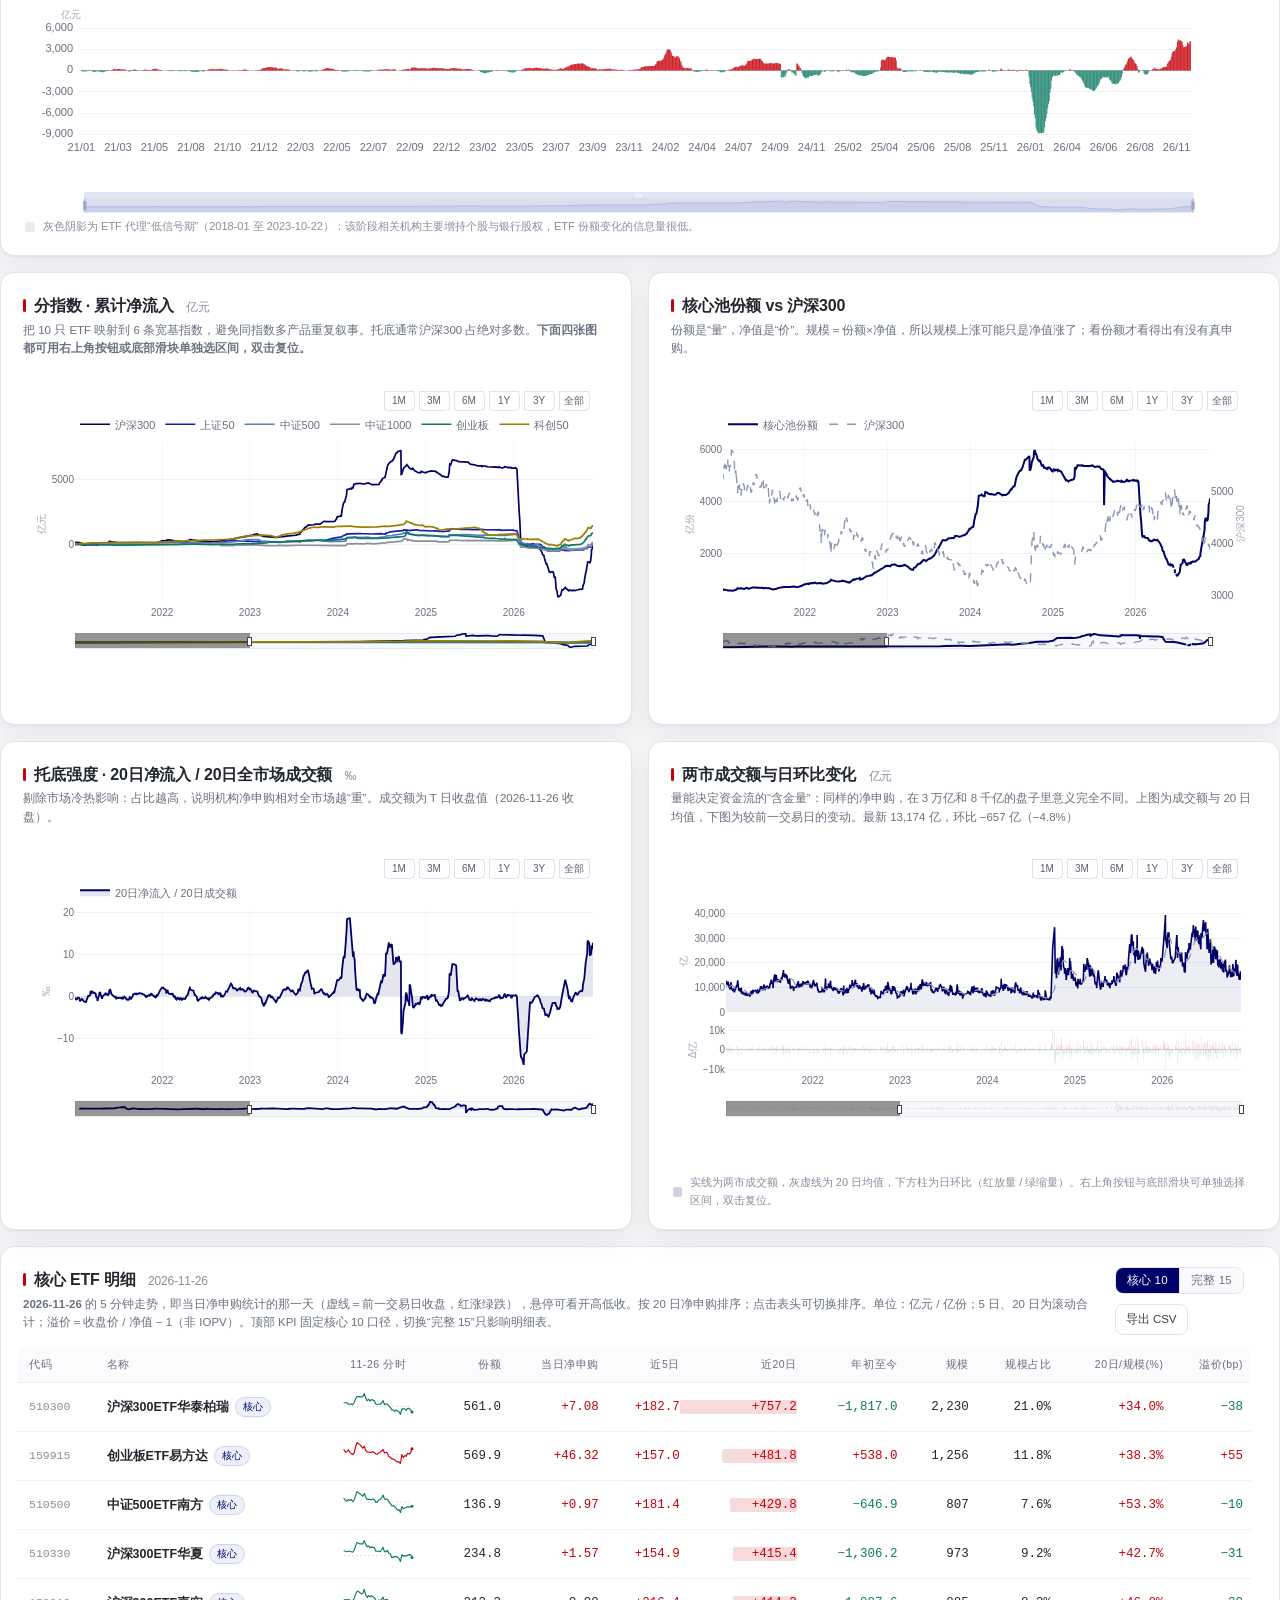
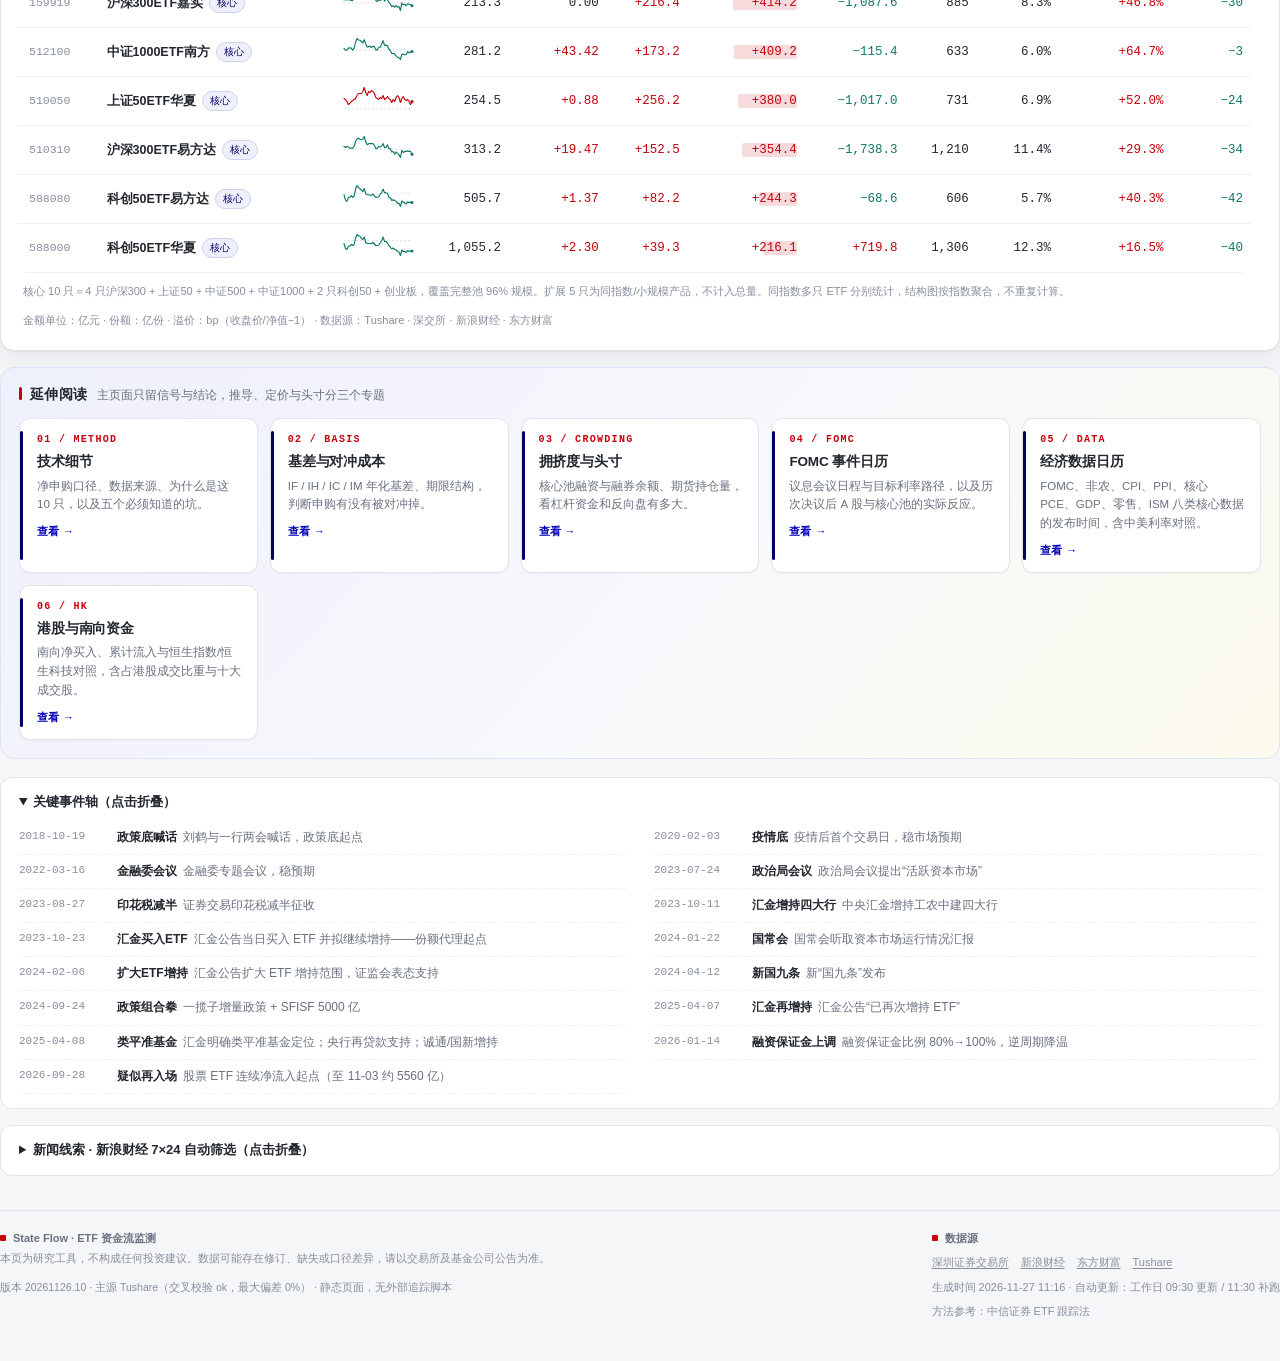
==== commit 79e2dec9: "feat(dashboard): 四张小图统一尺寸并全部改为 Plotly，各自可调时间区间 ## 尺寸  分指数 / 份额vs沪深300 / 托底强度 / 两市成交额 四张图统一成 .chart m" ====
--- a/index.html
+++ b/index.html
@@ -148,13 +148,13 @@
     <div class="chart-note"><i></i>灰色阴影为 ETF 代理“低信号期”（2018-01 至 2023-10-22）：该阶段相关机构主要增持个股与银行股权，ETF 份额变化的信息量很低。</div>
   </section>
 
-  <div class="grid-2">
+  <div class="grid-2 equal">
     <section class="panel">
       <div class="panel-head">
         <div><h2>分指数 · 累计净流入 <span>亿元</span></h2>
-        <p class="desc">把 10 只 ETF 映射到 6 条宽基指数，避免同指数多产品重复叙事。托底通常沪深300 占绝对多数。</p></div>
-      </div>
-      <div id="chartFamily" class="chart" role="img" aria-label="六大宽基指数累计净流入折线图"></div>
+        <p class="desc">把 10 只 ETF 映射到 6 条宽基指数，避免同指数多产品重复叙事。托底通常沪深300 占绝对多数。<b>下面四张图都可用右上角按钮或底部滑块单独选区间，双击复位。</b></p></div>
+      </div>
+      <div id="chartFamily" class="chart mid" role="img" aria-label="六大宽基指数累计净流入折线图"></div>
     </section>
 
     <section class="panel">
@@ -162,7 +162,7 @@
         <div><h2>核心池份额 vs 沪深300</h2>
         <p class="desc">份额是“量”，净值是“价”。规模＝份额×净值，所以规模上涨可能只是净值涨了；看份额才看得出有没有真申购。</p></div>
       </div>
-      <div id="chartShares" class="chart" role="img" aria-label="核心池总份额与沪深300指数走势对比图"></div>
+      <div id="chartShares" class="chart mid" role="img" aria-label="核心池总份额与沪深300指数走势对比图"></div>
     </section>
   </div>
 
--- a/assets/style.css
+++ b/assets/style.css
@@ -173,6 +173,10 @@
 .grid-2.equal{grid-template-columns:1fr 1fr}
 .chart-note{font-size:11px;color:var(--faint);margin:2px 2px 0;display:flex;gap:8px;align-items:center}
 .chart-note i{width:10px;height:10px;border-radius:2px;background:rgba(0,6,40,.08);display:inline-block}
+/* 长段落型的图注：顶对齐、行高放宽，色标不参与收缩 */
+.chart-note.long{align-items:flex-start;margin-top:10px;font-size:11.5px;line-height:1.8;color:var(--muted)}
+.chart-note.long i{flex:none;margin-top:5px}
+.chart-note.long b{color:var(--ink-2)}
 
 /* controls */
 .controls{display:flex;align-items:center;gap:10px;flex-wrap:wrap}
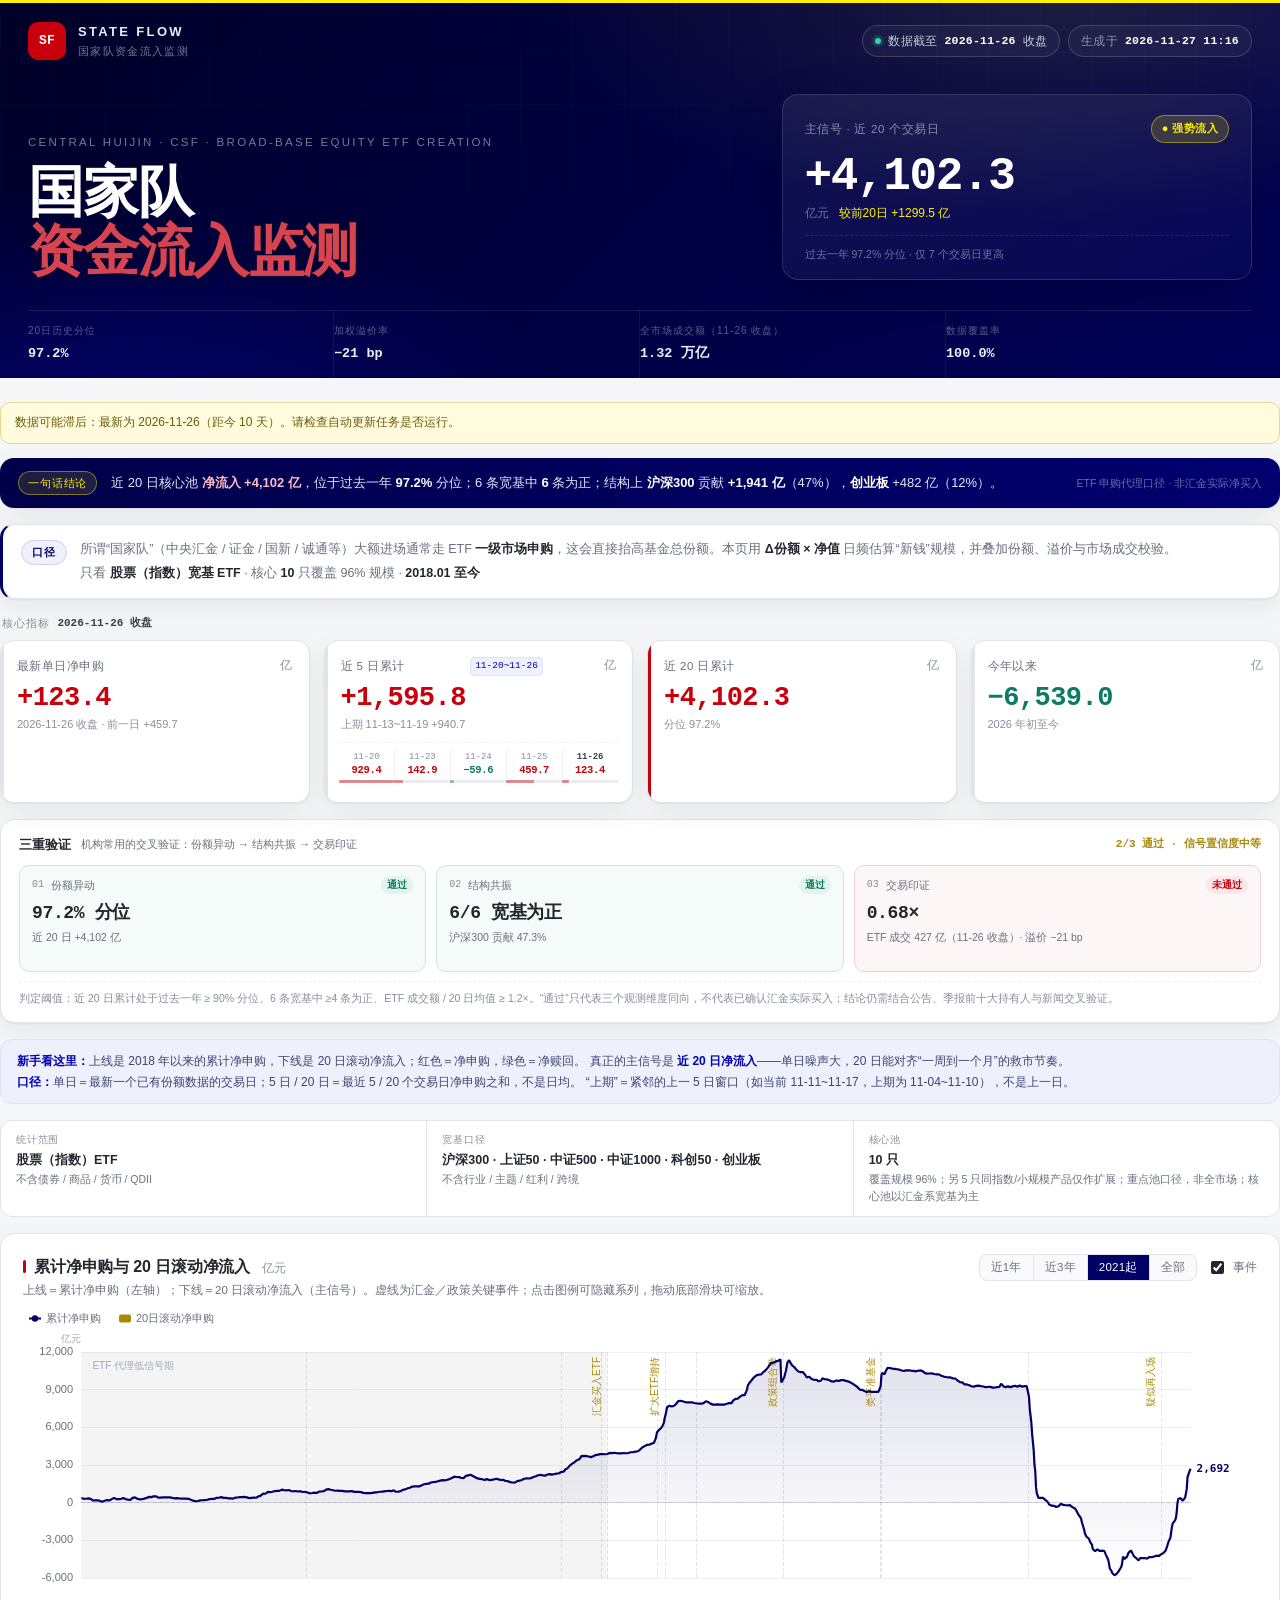
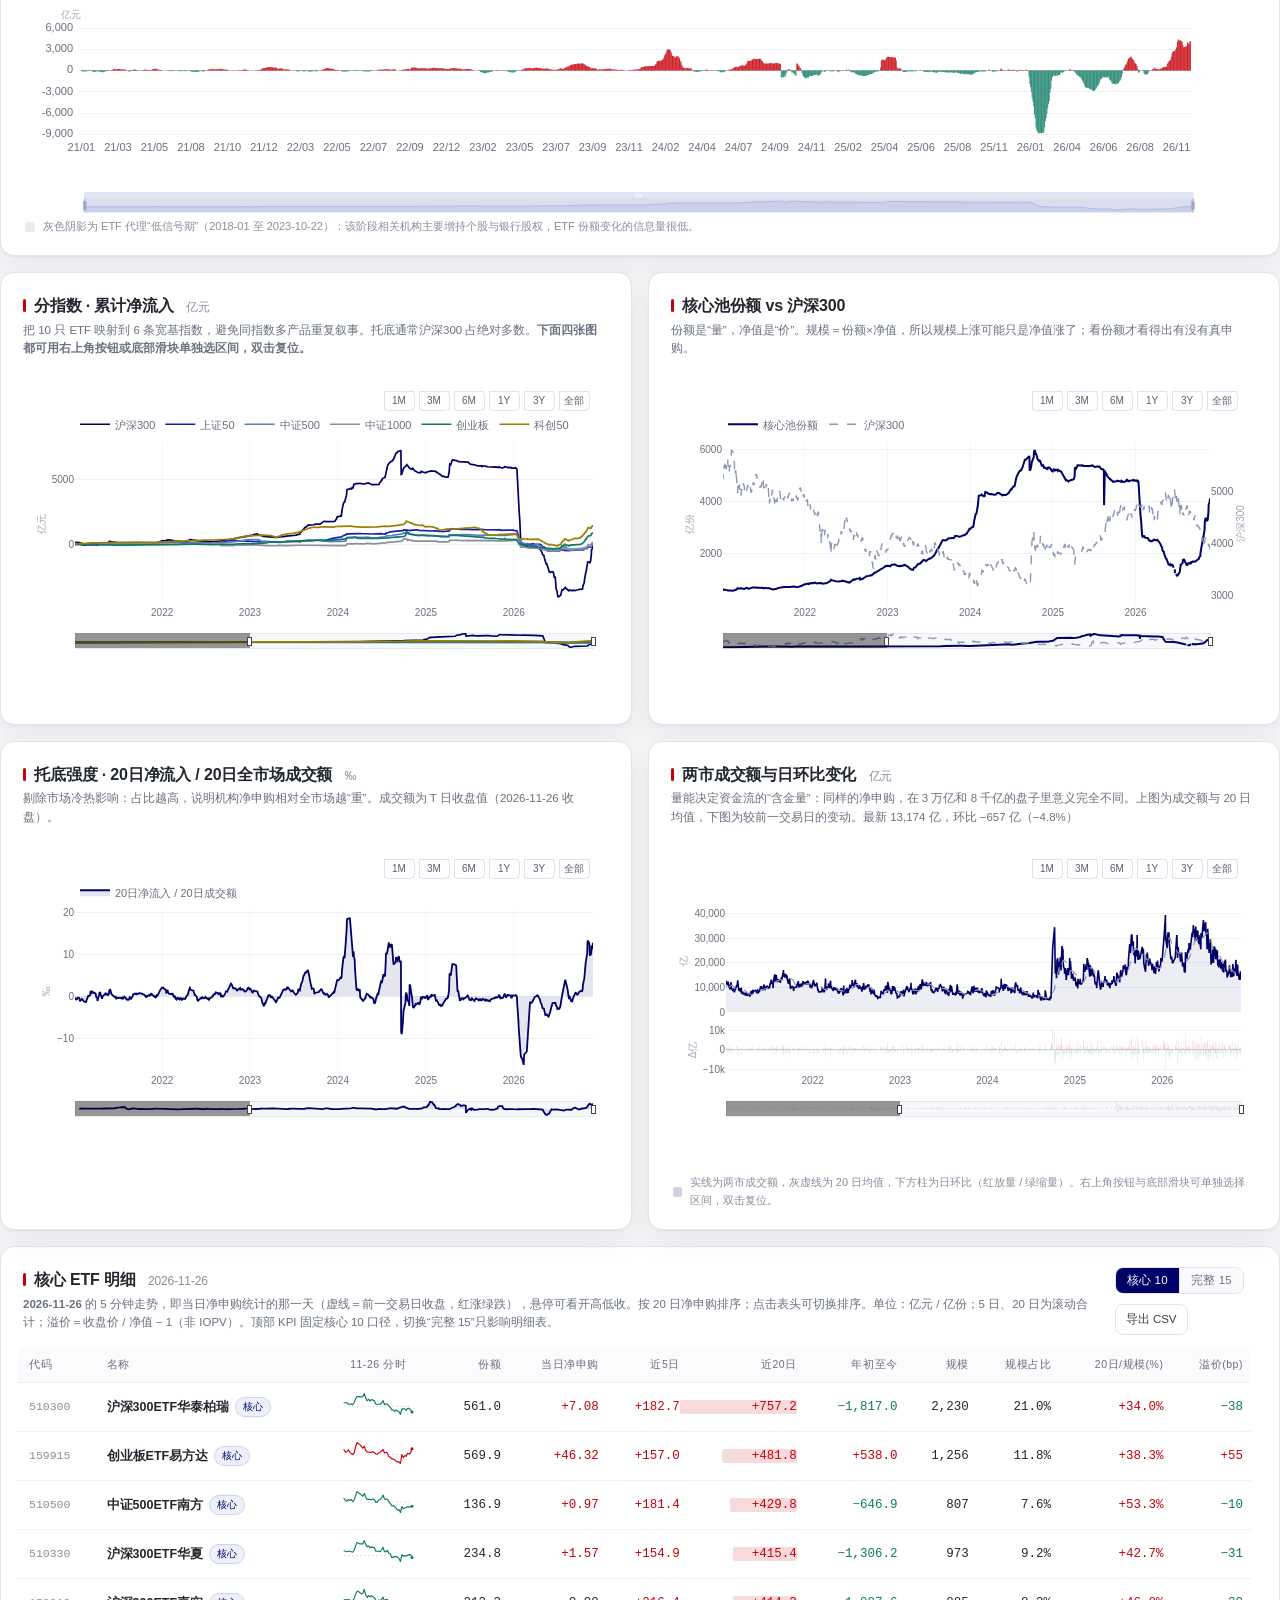
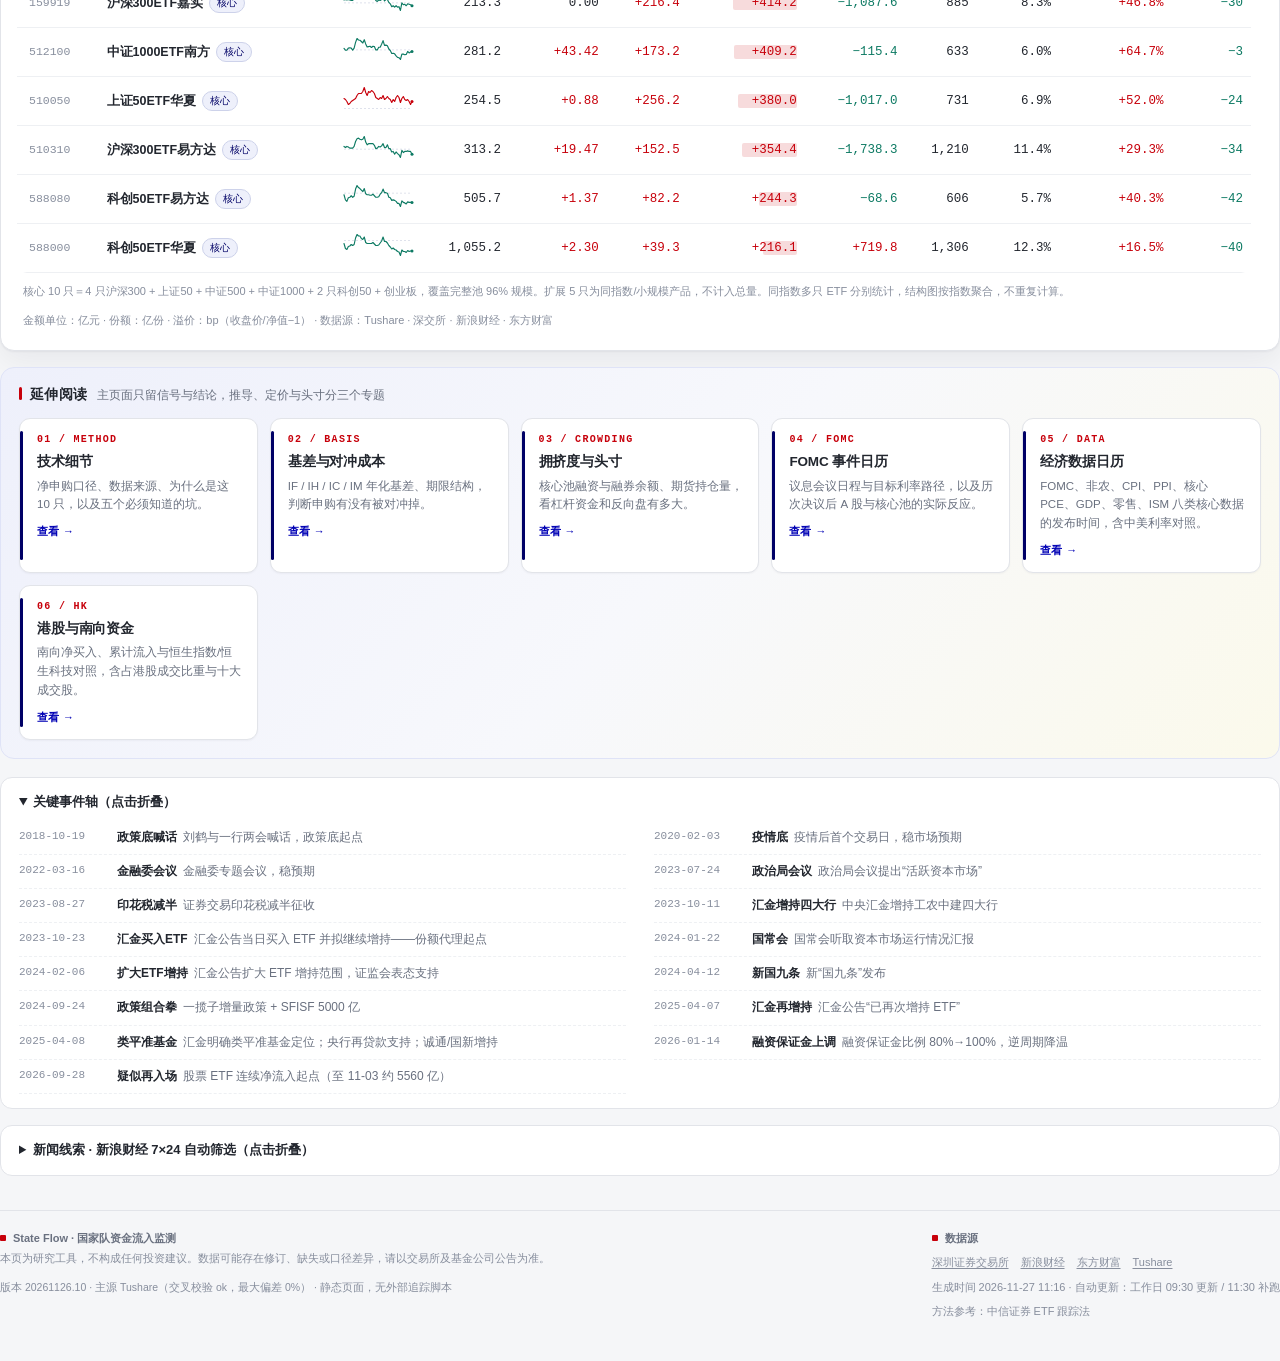
==== commit f5963567: "revert(home): 恢复「国家队资金流入」的表述，但把代理口径写进标题层 标题、H1、分享卡、页脚、README 回到「国家队资金流入监测」， 同时把「这是代理口径」放到读者第一眼就能看到的位" ====
--- a/index.html
+++ b/index.html
@@ -3,11 +3,11 @@
 <head>
 <meta charset="utf-8">
 <meta name="viewport" content="width=device-width,initial-scale=1">
-<title>ETF 资金流监测 · State Flow</title>
-<meta name="description" content="只看股票（指数）宽基 ETF：用份额变动×净值，日频跟踪中央汇金/证金等机构资金借道 ETF 的净申购。核心 10 只覆盖 96% 规模，含历史、信号与结构。">
+<title>国家队资金流入监测 · State Flow</title>
+<meta name="description" content="“国家队”资金流入监测：用宽基 ETF 份额变动×净值，日频估算中央汇金/证金/国新/诚通等机构借道 ETF 的一级市场净申购。这是代理口径，不等于汇金实际净买入。核心 10 只覆盖 96% 规模。">
 <meta name="theme-color" content="#000066">
 <meta property="og:type" content="website">
-<meta property="og:title" content="ETF 资金流监测 · State Flow">
+<meta property="og:title" content="国家队资金流入监测 · State Flow">
 <meta property="og:description" content="核心 10 只股票宽基 ETF，日频估算机构一级市场净申购；20 日滚动为主信号，附结构、溢价与历史分位。">
 <meta property="og:url" content="https://zheqi-fan.github.io/etf-monitor/">
 <meta property="og:site_name" content="State Flow">
@@ -16,7 +16,7 @@
 <meta property="og:image:width" content="1200">
 <meta property="og:image:height" content="630">
 <meta name="twitter:card" content="summary_large_image">
-<meta name="twitter:title" content="ETF 资金流监测 · State Flow">
+<meta name="twitter:title" content="国家队资金流入监测 · State Flow">
 <meta name="twitter:description" content="核心 10 只股票宽基 ETF，日频估算机构一级市场净申购；20 日滚动为主信号，附结构、溢价与历史分位。">
 <meta name="twitter:image" content="https://zheqi-fan.github.io/etf-monitor/assets/preview.png">
 <link rel="icon" href="assets/favicon.svg" type="image/svg+xml">
@@ -31,7 +31,7 @@
     <div class="hero-top">
       <div class="brand">
         <span class="brand-mark">SF</span>
-        <div><b>STATE FLOW</b><small>宽基 ETF 资金流研究台</small></div>
+        <div><b>STATE FLOW</b><small>国家队资金流入监测</small></div>
       </div>
       <div class="hero-meta">
         <span class="pill"><i class="dot"></i>数据截至 <b id="asof">—</b> 收盘</span>
@@ -42,7 +42,7 @@
     <div class="hero-main">
       <div class="hero-copy">
         <p class="eyebrow">Central Huijin · CSF · Broad-base Equity ETF Creation</p>
-        <h1>宽基 ETF<br><em>资金流监测</em></h1>
+        <h1>国家队<br><em>资金流入监测</em></h1>
       </div>
 
       <aside class="signal-card">
@@ -74,13 +74,13 @@
   <section class="takeaway" aria-labelledby="takeawayLabel">
     <span class="takeaway-label" id="takeawayLabel">一句话结论</span>
     <p id="takeawayText">加载中…</p>
-    <span class="takeaway-note">代理指标，非汇金实际净买入</span>
+    <span class="takeaway-note">ETF 申购代理口径 · 非汇金实际净买入</span>
   </section>
 
   <section class="brief" aria-label="指标说明">
     <span class="brief-label">口径</span>
     <p class="brief-text">
-      中央汇金 / 证金 / 国新 / 诚通等机构大额进场通常走 ETF <b>一级市场申购</b>，这会直接抬高基金总份额。本页用
+      所谓“国家队”（中央汇金 / 证金 / 国新 / 诚通等）大额进场通常走 ETF <b>一级市场申购</b>，这会直接抬高基金总份额。本页用
       <b>Δ份额 × 净值</b> 日频估算“新钱”规模，并叠加份额、溢价与市场成交校验。<br>
       只看 <b>股票（指数）宽基 ETF</b> · 核心 <b id="coverCount">10</b> 只覆盖 96% 规模 · <b id="rangeText">2018-01 至今</b>
     </p>
@@ -281,13 +281,13 @@
     <details class="events">
       <summary>新闻线索 · 新浪财经 7×24 自动筛选（点击折叠）</summary>
       <div class="evt-list" id="newsList"></div>
-      <p class="evt-note">按相关性打分筛选：<em class="ntag t0">汇金/证金/大额机构</em><em class="ntag t1">核心池/宽基ETF/申赎</em><em class="ntag t2">货币宽松/监管</em>；无关条目直接丢弃。仅作线索参考，未核实为官方事件。</p>
+      <p class="evt-note">按相关性打分筛选：<em class="ntag t0">汇金/证金/国家队</em><em class="ntag t1">核心池/宽基ETF/申赎</em><em class="ntag t2">货币宽松/监管</em>；无关条目直接丢弃。仅作线索参考，未核实为官方事件。</p>
     </details>
   </section>
 
   <footer>
     <div>
-      <b>State Flow · ETF 资金流监测</b><br>
+      <b>State Flow · 国家队资金流入监测</b><br>
       本页为研究工具，不构成任何投资建议。数据可能存在修订、缺失或口径差异，请以交易所及基金公司公告为准。
       <div class="build">版本 <span id="version">—</span> · 主源 <span id="dataline">Tushare</span> · 静态页面，无外部追踪脚本</div>
     </div>
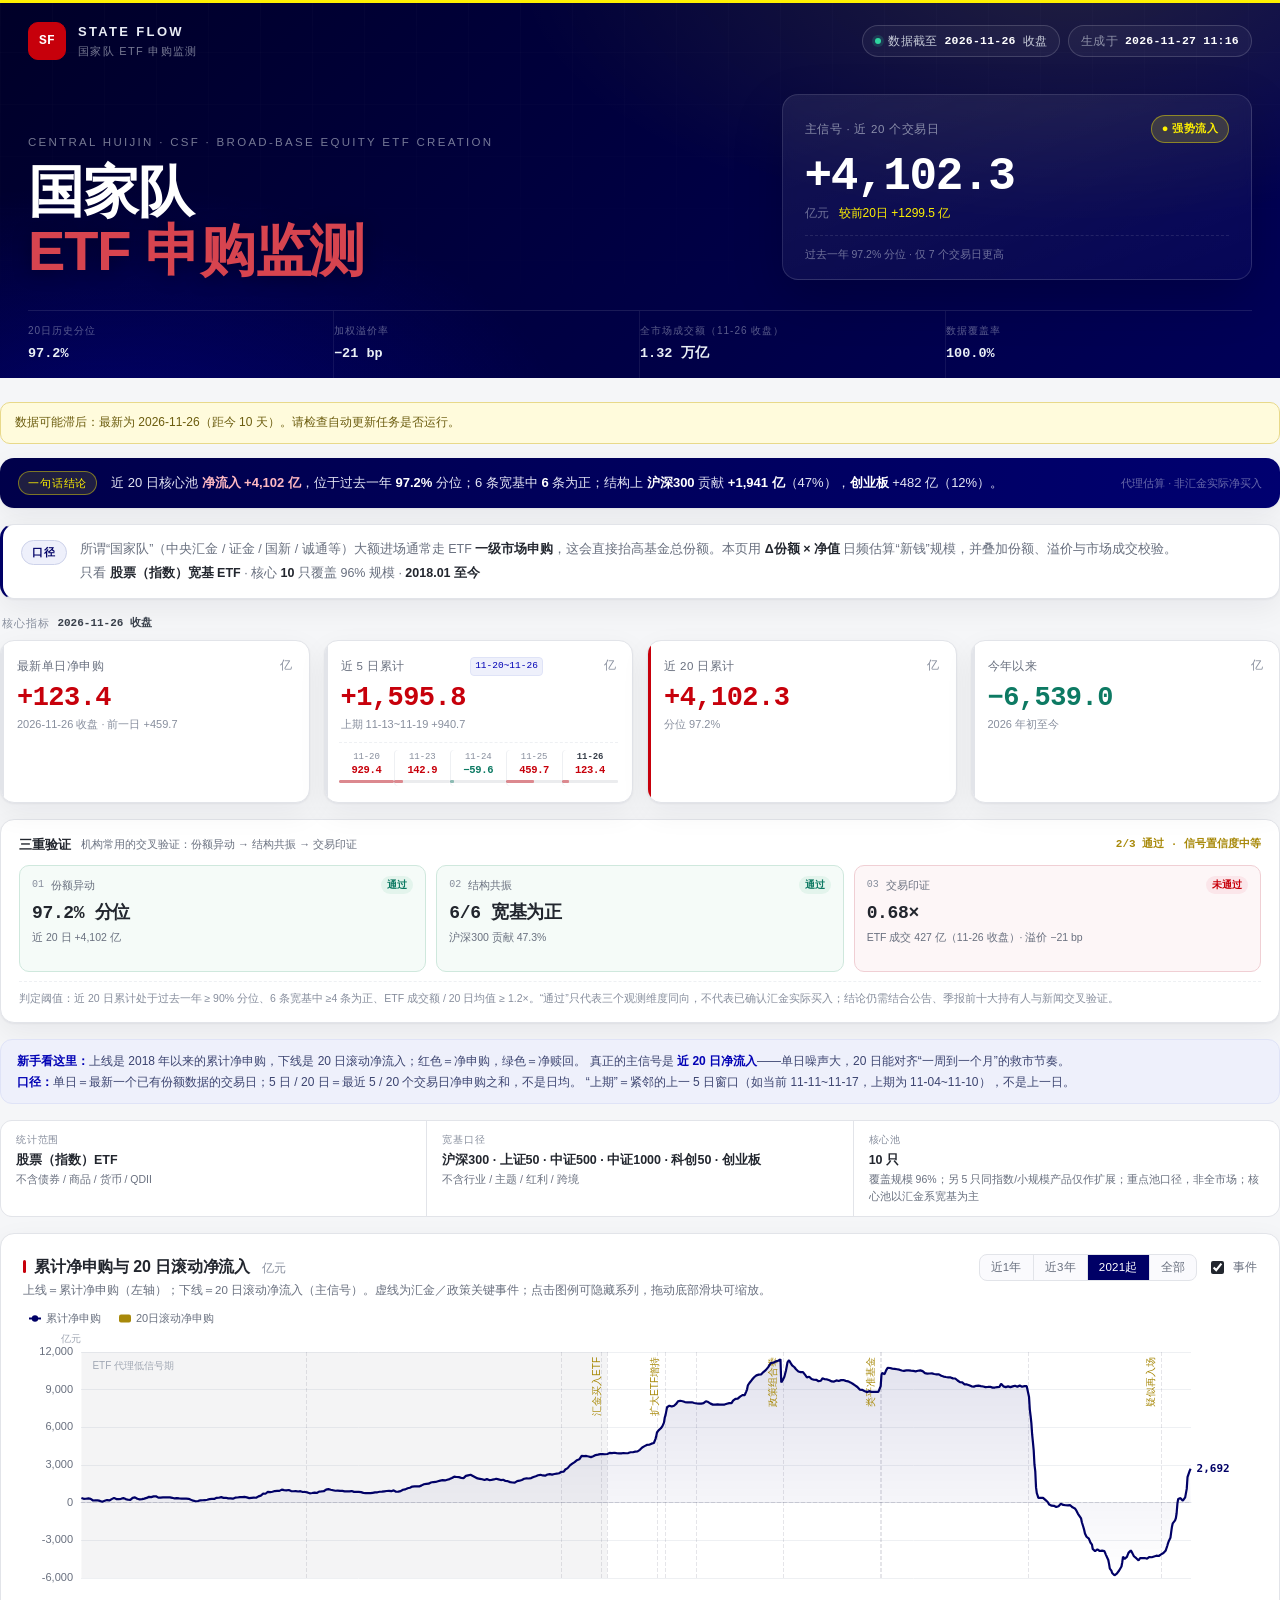
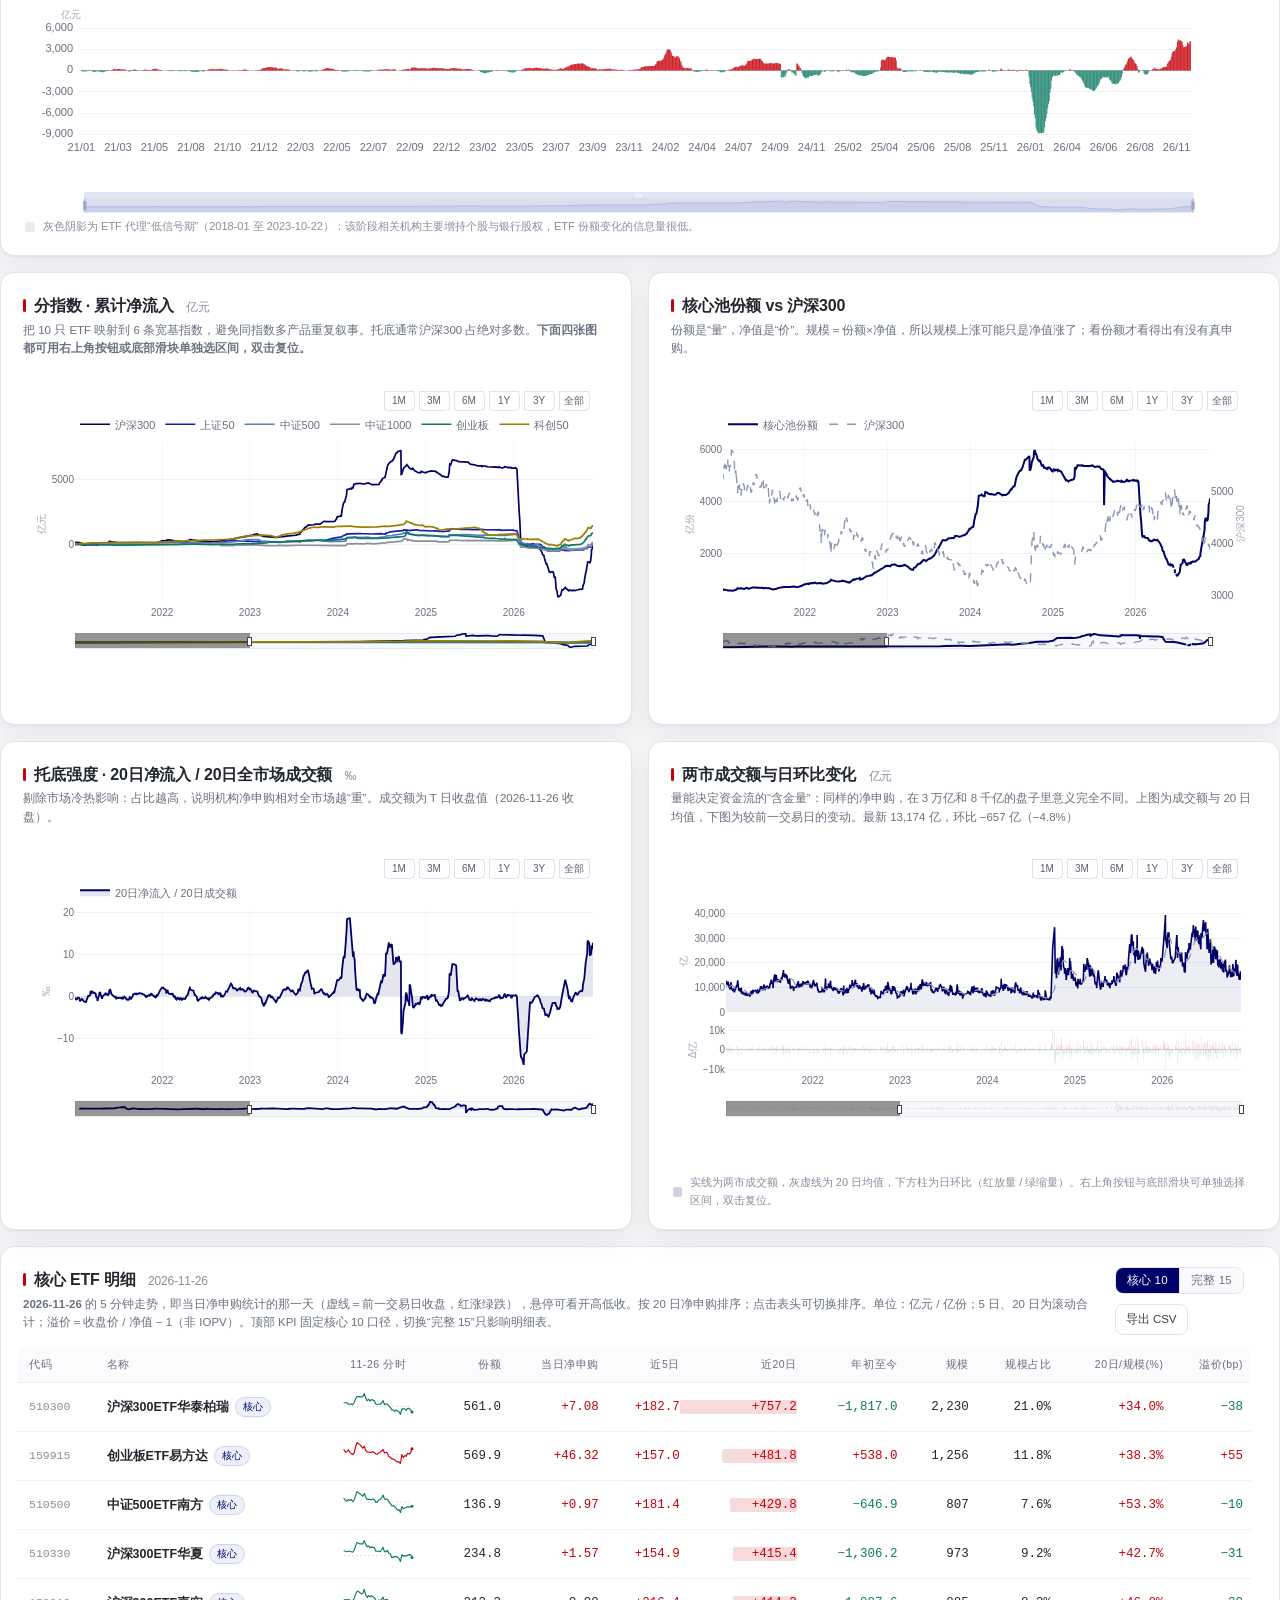
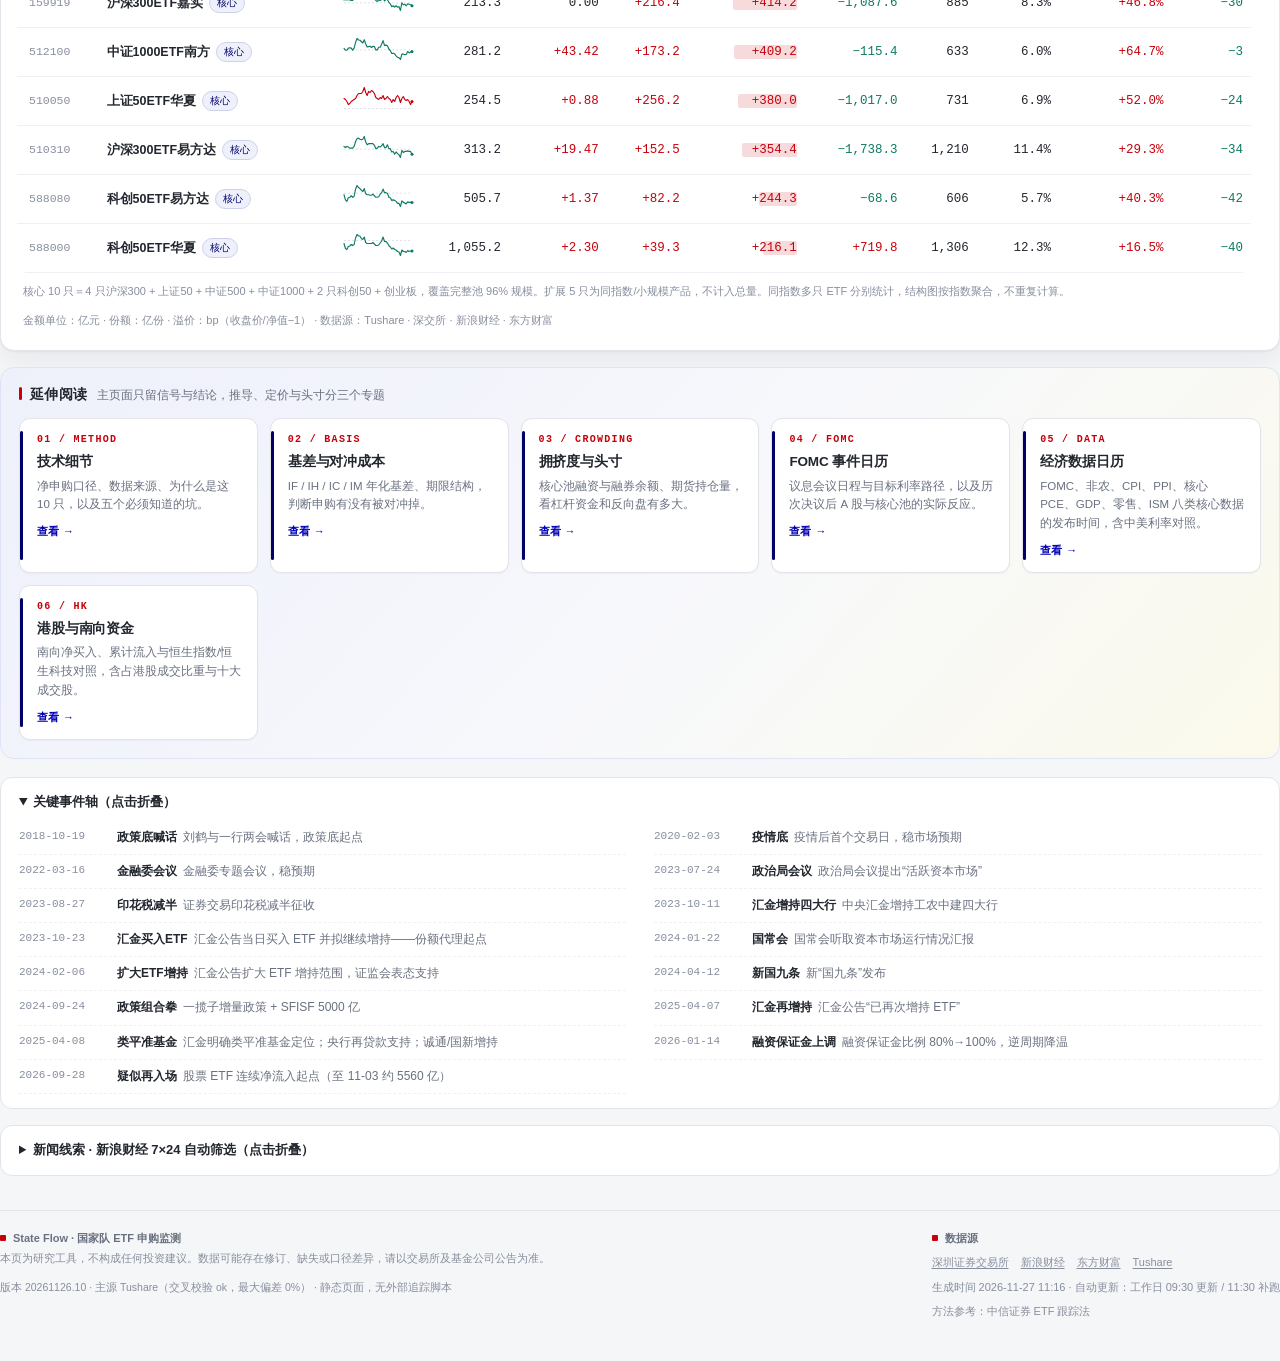
==== commit 025ebe86: "rename: 「国家队资金流入」→「国家队 ETF 申购监测」 按评估结论改名。原说法有两个实质问题：  1. 「流入」在 ETF 语境下至少对应三种算法——净申购（Δ份额×净值，真正的新钱）、  " ====
--- a/index.html
+++ b/index.html
@@ -3,11 +3,11 @@
 <head>
 <meta charset="utf-8">
 <meta name="viewport" content="width=device-width,initial-scale=1">
-<title>国家队资金流入监测 · State Flow</title>
-<meta name="description" content="“国家队”资金流入监测：用宽基 ETF 份额变动×净值，日频估算中央汇金/证金/国新/诚通等机构借道 ETF 的一级市场净申购。这是代理口径，不等于汇金实际净买入。核心 10 只覆盖 96% 规模。">
+<title>国家队 ETF 申购监测 · State Flow</title>
+<meta name="description" content="国家队 ETF 申购监测：用宽基 ETF 份额变动×净值，日频估算中央汇金/证金/国新/诚通等机构借道 ETF 的一级市场净申购（即真正的新钱）。这是代理口径，不等于汇金实际净买入。核心 10 只覆盖 96% 规模。">
 <meta name="theme-color" content="#000066">
 <meta property="og:type" content="website">
-<meta property="og:title" content="国家队资金流入监测 · State Flow">
+<meta property="og:title" content="国家队 ETF 申购监测 · State Flow">
 <meta property="og:description" content="核心 10 只股票宽基 ETF，日频估算机构一级市场净申购；20 日滚动为主信号，附结构、溢价与历史分位。">
 <meta property="og:url" content="https://zheqi-fan.github.io/etf-monitor/">
 <meta property="og:site_name" content="State Flow">
@@ -16,7 +16,7 @@
 <meta property="og:image:width" content="1200">
 <meta property="og:image:height" content="630">
 <meta name="twitter:card" content="summary_large_image">
-<meta name="twitter:title" content="国家队资金流入监测 · State Flow">
+<meta name="twitter:title" content="国家队 ETF 申购监测 · State Flow">
 <meta name="twitter:description" content="核心 10 只股票宽基 ETF，日频估算机构一级市场净申购；20 日滚动为主信号，附结构、溢价与历史分位。">
 <meta name="twitter:image" content="https://zheqi-fan.github.io/etf-monitor/assets/preview.png">
 <link rel="icon" href="assets/favicon.svg" type="image/svg+xml">
@@ -31,7 +31,7 @@
     <div class="hero-top">
       <div class="brand">
         <span class="brand-mark">SF</span>
-        <div><b>STATE FLOW</b><small>国家队资金流入监测</small></div>
+        <div><b>STATE FLOW</b><small>国家队 ETF 申购监测</small></div>
       </div>
       <div class="hero-meta">
         <span class="pill"><i class="dot"></i>数据截至 <b id="asof">—</b> 收盘</span>
@@ -42,7 +42,7 @@
     <div class="hero-main">
       <div class="hero-copy">
         <p class="eyebrow">Central Huijin · CSF · Broad-base Equity ETF Creation</p>
-        <h1>国家队<br><em>资金流入监测</em></h1>
+        <h1>国家队<br><em>ETF 申购监测</em></h1>
       </div>
 
       <aside class="signal-card">
@@ -74,7 +74,7 @@
   <section class="takeaway" aria-labelledby="takeawayLabel">
     <span class="takeaway-label" id="takeawayLabel">一句话结论</span>
     <p id="takeawayText">加载中…</p>
-    <span class="takeaway-note">ETF 申购代理口径 · 非汇金实际净买入</span>
+    <span class="takeaway-note">代理估算 · 非汇金实际净买入</span>
   </section>
 
   <section class="brief" aria-label="指标说明">
@@ -287,7 +287,7 @@
 
   <footer>
     <div>
-      <b>State Flow · 国家队资金流入监测</b><br>
+      <b>State Flow · 国家队 ETF 申购监测</b><br>
       本页为研究工具，不构成任何投资建议。数据可能存在修订、缺失或口径差异，请以交易所及基金公司公告为准。
       <div class="build">版本 <span id="version">—</span> · 主源 <span id="dataline">Tushare</span> · 静态页面，无外部追踪脚本</div>
     </div>
